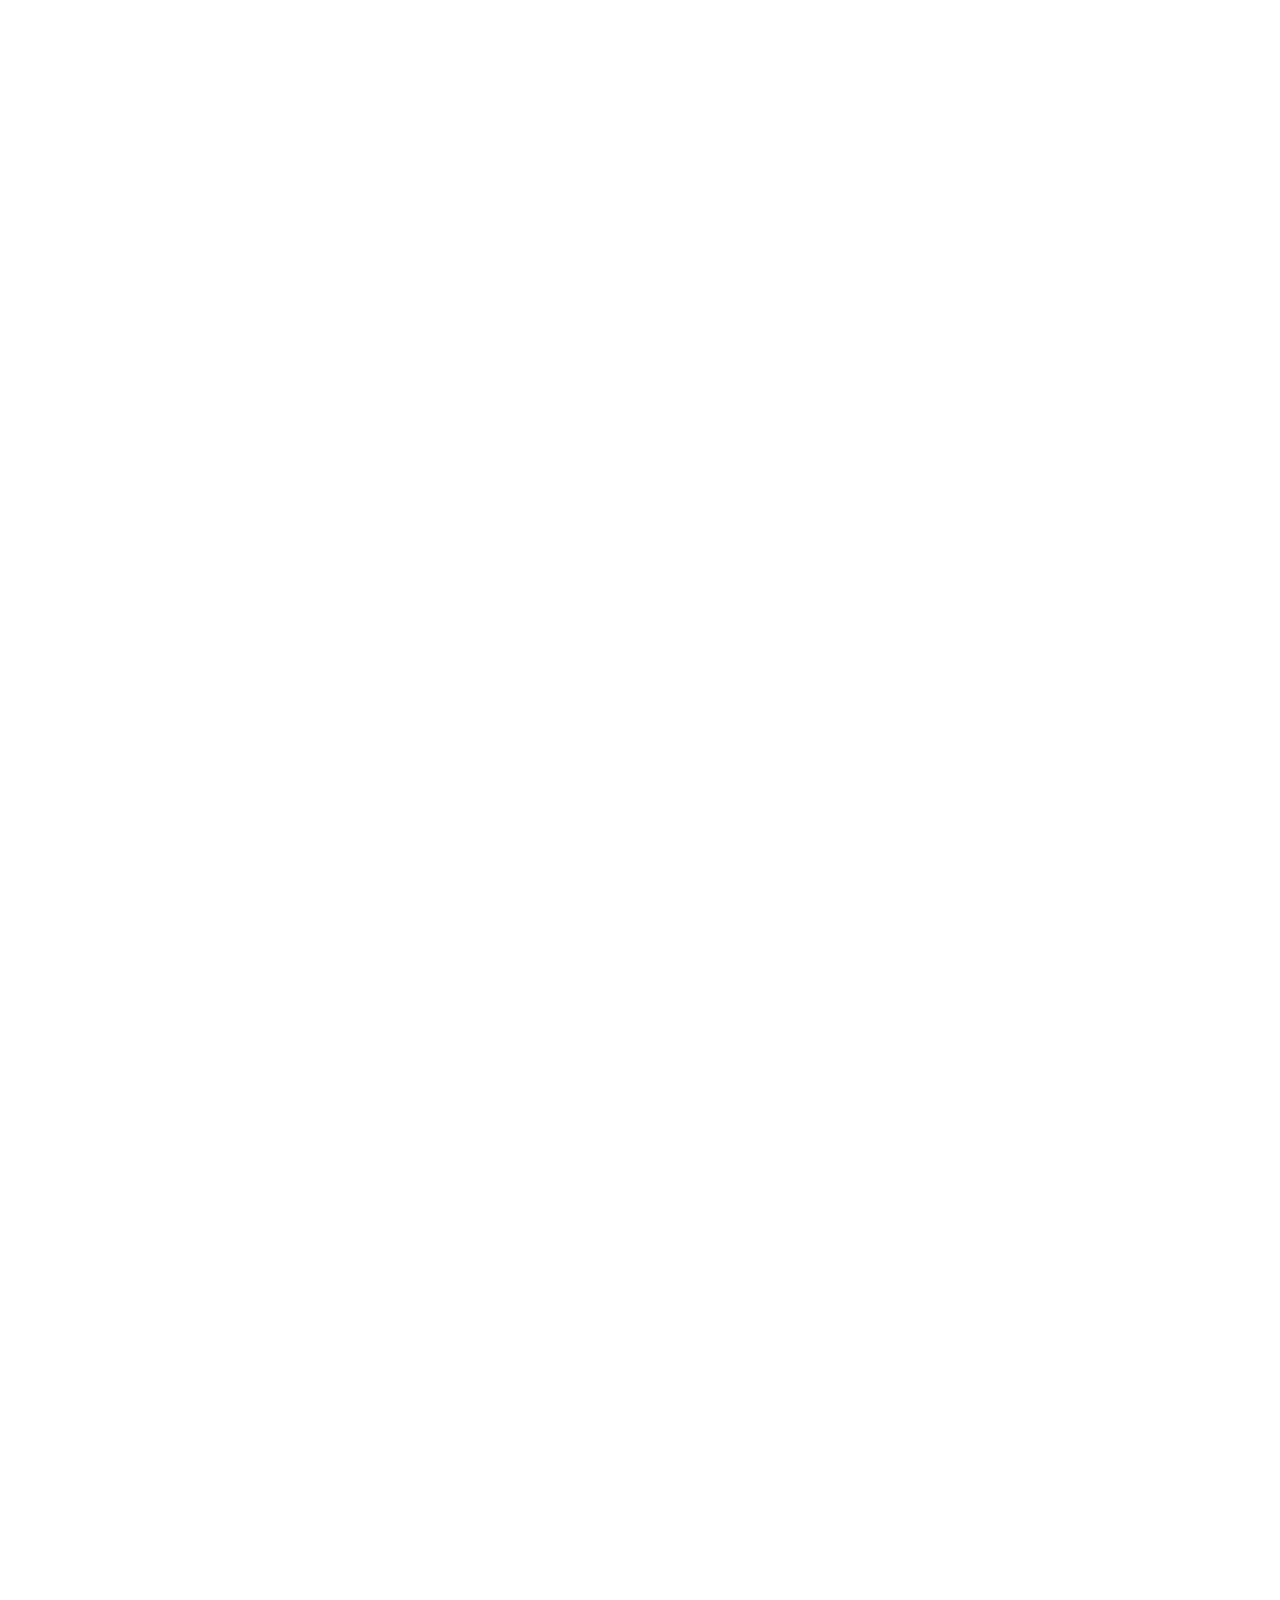
==== pages-clara/equipeClaro.html @ 882c5f5f "marcio eu vou te matar" ====
<!doctype html>
<html lang="pt-BR">
    <head>
        <meta charset="UTF-8" />
        <meta name="viewport" content="width=device-width, initial-scale=1.0" />

        <link rel="stylesheet" href="equipeClaro.css" />

        <link
            rel="stylesheet"
            href="https://cdnjs.cloudflare.com/ajax/libs/font-awesome/6.7.2/css/all.min.css"
        />

        <link rel="preconnect" href="https://fonts.googleapis.com" />
        <link rel="preconnect" href="https://fonts.gstatic.com" crossorigin />

        <link
            href="https://fonts.googleapis.com/css2?family=Montserrat:wght@300;400;500;700&display=swap"
            rel="stylesheet"
        />

        <title>Nossa Equipe</title>
    </head>

    <body>
        <div id="page">
            <!-- MENU -->
            <div class="menu">
                <!-- LOGO -->
                <div class="logo">
                    <img
                        class="logoIcon"
                        src="../images/LOGO (1).png"
                        alt="Logo Invicta"
                    />

                    <span>INVICTA</span>
                </div>

                <!-- PESQUISA -->
                <div class="pesquisa">
                    <img
                        class="serchIcon"
                        src="../imagesClaro/PESQUISAClaro.png"
                        alt="Pesquisar"
                    />

                    <span>Pesquisar</span>
                </div>

                <!-- LINKS DO MENU -->

                <a href="indexClaro.html" class="item-menu">
                    <img src="../imagesClaro/HOMEClaro.png" alt="Home" />
                    <span>Home</span>
                </a>

                <a href="manualClaro.html" class="item-menu">
                    <img src="../imagesClaro/MANUALClaro.png" alt="Manual" />
                    <span>Manual</span>
                </a>

                <a href="produtoClaro.html" class="item-menu">
                    <img src="../imagesClaro/PRODUTOClaro.png" alt="Produto" />
                    <span>Produto</span>
                </a>

                <a href="equipeClaro.html" class="item-menu">
                    <img src="../imagesClaro/EQUIPEClaro.png" alt="Equipe" />
                    <span>Equipe</span>
                </a>

                <a href="referenciasClaro.html" class="item-menu">
                    <img
                        src="../imagesClaro/REFERENCIASClaro.png"
                        alt="Referências"
                    />
                    <span>Referências</span>
                </a>

                <a href="gameClaro.html" class="item-menu">
                    <img src="../imagesClaro/GAMEClaro.png" alt="Game" />
                    <span>Game</span>
                </a>

                <!-- USUÁRIO -->
                <div class="usuario">
                    <img
                        class="userIcon"
                        src="../imagesClaro/SECAO-USUARIOClaro.png"
                        alt="Usuário"
                    />

                    <div class="dados-usuario">
                        <h4>Geovanna Oliveira</h4>
                        <p>geovanna@email.com</p>
                    </div>
                </div>

                <!-- BOTÃO MODO ESCURO -->
                <button type="button" class="item-menu modo-escuro">
                    <img
                        class="tema-iconify"
                        src="../imagesClaro/ModoEscuro.png"
                        alt="Ícone de lua e sol"
                    />

                    <span>Modo Escuro</span>
                </button>
            </div>

            <!-- TÍTULO -->
            <div class="titulo">
                <h1>NOSSA EQUIPE</h1>
            </div>

            <!-- DESCRIÇÃO -->
            <div>
                <p id="descricao">
                    A equipe INVICTA desenvolveu o SIMCE com criatividade e
                    inovação, unindo tecnologia para criar uma solução moderna
                    de prevenção a alagamentos. Nosso objetivo é promover mais
                    segurança, monitoramento e conscientização para a sociedade.
                </p>
            </div>

            <!-- EQUIPE -->
            <div class="equipe">
                <!-- LINHA DAS MENINAS -->
                <div class="linha-meninas">
                    <div class="card" id="geo">
                        <img
                            src="../images/Geovanna.png"
                            alt="Imagem Geovanna"
                        />

                        <div class="info-card">
                            <p>Líder do Projeto | @geolicosta_</p>

                            <h4 class="nome">Geovanna de Oliveira</h4>
                        </div>
                    </div>

                    <div class="card">
                        <img src="../images/Bruna.png" alt="Imagem Bruna" />

                        <div class="info-card">
                            <p>Designer UX/UI | @brunasmqs</p>

                            <h4 class="nome">Bruna Marques</h4>
                        </div>
                    </div>

                    <div class="card" id="lia">
                        <img src="../images/Giulia.png" alt="Imagem Giulia" />

                        <div class="info-card">
                            <p>Montagem do Protótipo | @_giulia.freitass</p>

                            <h4 class="nome">Giulia Freitas</h4>
                        </div>
                    </div>
                </div>

                <!-- LINHA DOS MENINOS -->
                <div class="linha-meninos">
                    <div class="card" id="guilherme">
                        <img
                            src="../images/Guilherme.png"
                            alt="Imagem Guilherme"
                        />

                        <div class="info-card">
                            <p>Gestor do Projeto | @sampaiowqz</p>

                            <h4 class="nome">Guilherme Sampaio</h4>
                        </div>
                    </div>

                    <div class="card" id="enzo">
                        <img src="../images/Enzo.png" alt="Imagem Enzo" />

                        <div class="info-card">
                            <p>Gestor do Projeto | @_enzo.araujo</p>

                            <h4 class="nome">Enzo Araújo</h4>
                        </div>
                    </div>
                </div>
            </div>

            <!-- CONTATE-NOS -->
            <div class="contate-nos">
                <h2>Contate-nos</h2>

                <div class="informacao">
                    <label for="nome"> Nome: </label>

                    <input type="text" id="nome" name="nome" />

                    <label for="email"> Email: </label>

                    <input type="email" id="email" name="email" />

                    <label for="mensagem"> Mensagem: </label>

                    <textarea id="mensagem" name="mensagem" rows="5"></textarea>
                </div>

                <button type="submit">Enviar</button>
            </div>
        </div>

        <!-- INFORMAÇÕES -->
        <div class="info">
            <h3>INFORMAÇÕES:</h3>

            <div class="item-info">
                <i class="fa-solid fa-location-dot"></i>
                <p>UNASP - SP</p>

                <i class="fa-solid fa-phone"></i>
                <p>+55 (11) 94799-6812</p>

                <i class="fa-solid fa-envelope"></i>
                <p>invicta@gmail.com</p>
            </div>
        </div>

        <!-- JAVASCRIPT -->
        <script src="equipeClaro.js"></script>
    </body>
</html>
---- pages-clara/equipeClaro.css ----
@import "../colors.css";

/* =========================================================
   CONFIGURAÇÕES GERAIS
========================================================= */

* {
    margin: 0;
    padding: 0;
    box-sizing: border-box;

    font-family: "Montserrat", sans-serif;
    color: (--cor-01);
}

html {
    scroll-behavior: smooth;
    overflow-x: hidden;
}

body {
    background: linear-gradient(
        135deg,
        var(--cor-texto),
        var(--cor-15),
        var(--cor-texto)
    );

    color: var(--cor-01);

    position: relative;

    min-height: 100vh;

    overflow-x: hidden;

    opacity: 0;

    transition: opacity 0.5s ease;
}

body.entrando {
    opacity: 1;
}

body.saindo {
    opacity: 0;
}


/* =========================================================
   LARGURA DA PÁGINA
========================================================= */

#page {
    width: 100%;

    max-width: 1300px;

    margin-inline: auto;

    padding-left: 5rem;
}


/* =========================================================
   ANIMAÇÕES
========================================================= */

@keyframes fadeInUp {

    from {
        opacity: 0;
        transform: translateY(2rem);
    }

    to {
        opacity: 1;
        transform: translateY(0);
    }
}


/* =========================================================
   IMAGENS
========================================================= */

img {
    max-width: 100%;

    display: block;
}


/* =========================================================
   MENU
========================================================= */

.menu {
    position: fixed;

    top: 0;
    left: 0;

    width: 4.6875rem;

    height: 100vh;

    background: var(--cor-menu);

    display: flex;

    flex-direction: column;

    padding: 1.25rem 0.9375rem;

    overflow: hidden;

    transition: 0.35s ease;

    border-radius: 0 1.25rem 1.25rem 0;

    z-index: 999;
}

.menu:hover {
    width: 16.25rem;
}


/* =========================================================
   LOGO
========================================================= */

.logo {
    display: flex;

    align-items: center;

    gap: 0.9375rem;

    margin-bottom: 2.5rem;
}

.logo img {
    width: 2.5rem;

    height: 2.5rem;

    object-fit: contain;

    flex-shrink: 0;
}

.logo span {
    font-size: 2rem;

    font-weight: 700;

    white-space: nowrap;

    opacity: 0;

    transition: 0.3s;
}

.menu:hover .logo span {
    opacity: 1;
}


/* =========================================================
   PESQUISA
========================================================= */

.pesquisa {
    display: flex;

    align-items: center;

    gap: 0.9375rem;

    background: var(--cor-elemento);

    border-radius: 0.625rem;

    padding: 0.75rem;

    margin-bottom: 1.5625rem;
}

.pesquisa img {
    width: 1.625rem;

    height: 1.625rem;

    object-fit: contain;

    flex-shrink: 0;
}

.pesquisa span {
    white-space: nowrap;

    opacity: 0;

    transition: 0.3s;
}

.menu:hover .pesquisa span {
    opacity: 1;
}


/* =========================================================
   ITENS DO MENU
========================================================= */

.item-menu {
    display: flex;

    align-items: center;

    gap: 1.125rem;

    width: 100%;

    padding: 0.75rem;

    margin-bottom: 0.5rem;

    border-radius: 0.625rem;

    cursor: pointer;

    transition: 0.3s ease;

    text-decoration: none;

    color: var(--cor-texto);

    flex-shrink: 0;
}

.item-menu:hover {
    background: var(--cor-elemento);
}

.item-menu img {
    width: 1.75rem;

    height: 1.75rem;

    object-fit: contain;

    flex-shrink: 0;
}

.item-menu span {
    white-space: nowrap;

    opacity: 0;

    transition: 0.3s ease;

    font-size: 1rem;

    font-weight: 500;
}

.menu:hover .item-menu span {
    opacity: 1;
}


/* =========================================================
   USUÁRIO
========================================================= */

.usuario {
    margin-top: auto;

    margin-bottom: 1.25rem;

    display: flex;

    align-items: center;

    gap: 0.9375rem;

    background: var(--cor-elemento);

    padding: 0.75rem;

    border-radius: 0.625rem;

    flex-shrink: 0;
}

.usuario img {
    width: 2.1875rem;

    height: 2.1875rem;

    object-fit: contain;
}

.dados-usuario {
    opacity: 0;

    transition: 0.3s;

    white-space: nowrap;
}

.menu:hover .dados-usuario {
    opacity: 1;
}

.dados-usuario h4 {
    font-size: 0.9rem;

    margin: 0;
}

.dados-usuario p {
    font-size: 0.7rem;

    color: var(--cor-texto-terciario);

    margin: 0.25rem 0 0;
}


/* =========================================================
   BOTÃO MODO CLARO
========================================================= */

button.modo-claro {
    border: none;

    background: transparent;

    font: inherit;

    color: inherit;

    text-align: left;

    appearance: none;

    -webkit-appearance: none;
}


/* =========================================================
   CONTEÚDO DA EQUIPE
========================================================= */

.equipe {
    width: 100%;

    padding-top: 10rem;

    padding-right: 2rem;

    animation:
        fadeInUp
        0.7s
        ease
        both;
}


/* =========================================================
   TÍTULO
========================================================= */

.titulo {
    width: 100%;
    max-width: 788px;
    height: auto;
    margin: 0;
    color: var(--cor-texto);
    font-family: "Montserrat", sans-serif;
    font-size: clamp(2rem, 4vw, 3rem);
    font-style: normal;
    font-weight: 700;
    line-height: 1.2;
     margin-top: 5rem;
}

.titulo h1,
h1 {
    color: var(--cor-01);
    font-family: "Montserrat", sans-serif;
    font-size: inherit;
    font-style: normal;
    font-weight: 700;
    line-height: 1.2;
    margin-left: 10rem;

}


/* =========================================================
   DESCRIÇÃO
========================================================= */

#descricao {
    width: 100%;

    max-width: 680px;

    margin-top: 1rem;

    margin-left: 4rem;

    color: var(--cor-texto);

    font-family: "Montserrat", sans-serif;

    font-size: 1rem;

    font-style: normal;

    font-weight: 300;

    line-height: 1.6;
}


/* =========================================================
   IMAGENS DA EQUIPE
========================================================= */

.linha-meninas,
.linha-meninos {
    width: 100%;

    display: flex;

    justify-content: center;

    align-items: flex-start;

    flex-wrap: wrap;
}


/* =========================================================
   LINHA DAS MENINAS
========================================================= */

.linha-meninas {
    gap: 5rem;

    margin-top: 7.5rem;
}


/* =========================================================
   LINHA DOS MENINOS
========================================================= */

.linha-meninos {
    gap: 7.5rem;

    margin-top: 9rem;

    padding-bottom: 5rem;
}


/* =========================================================
   CARD
========================================================= */

.card {
    width: 18.75rem;

    height: auto;

    flex: 0 1 18.75rem;
}

.card img {
    width: 100%;

    height: auto;

    aspect-ratio: 1 / 1;

    object-fit: cover;

    display: block;

    border-radius: 1.25rem 1.25rem 0 0;
}


/* =========================================================
   INFORMAÇÕES DOS CARDS
========================================================= */

.info-card {
    width: 100%;

    min-height: 5.5rem;

    background: #E3F1F3;

    border-radius: 0 0 1.25rem 1.25rem;

    padding: 0.9375rem 0;
}

.info-card p,
.info-card h4 {
    color: #000000;

    padding-left: 0.9375rem;

    padding-right: 0.9375rem;

    margin: 0;

    background: none;
}

.info-card h4 {
    font-weight: 600;

    font-size: 1rem;

    line-height: 1.3;
}

.info-card p {
    font-size: 0.75rem;

    margin-top: 0.35rem;

    line-height: 1.4;
}


/* =========================================================
   POSICIONAMENTO DOS CARDS

   Os antigos margin-left/right foram removidos.
   O flexbox controla automaticamente o posicionamento.
========================================================= */

#geo,
#lia,
#guilherme,
#enzo {
    margin-left: 0;

    margin-right: 0;
}


/* =========================================================
   CONTATE-NOS
========================================================= */

.contate-nos {
    width: 100%;

    max-width: 946px;

    margin: 8rem auto 0;

    padding: 0 1rem;
    color: var(--cor-01);
}

.informacao {
    width: 100%;

    display: flex;

    flex-direction: column;

    align-items: flex-start;
     color: var(--cor-01);
}


/* =========================================================
   TÍTULO CONTATE-NOS
========================================================= */

h2 {
    color: var(--cor-01);

    font-family: "Montserrat", sans-serif;

    font-size: clamp(2.5rem, 5vw, 3.75rem);

    font-style: normal;

    font-weight: 100;

    line-height: 1.2;

    margin: 0 0 2rem;
}


/* =========================================================
   LABELS
========================================================= */

.informacao label {
    display: block;

    width: 100%;

    margin-top: 0.5rem;

    color: var(--cor-01);
}


/* =========================================================
   CAMPOS
========================================================= */

.informacao input,
.informacao textarea {
    display: block;

    width: 100%;

    max-width: 946px;

    margin-top: 0.5rem;

    margin-bottom: 1.25rem;

    background: transparent;

    border: none;

    border-bottom: 1px solid #000;

    outline: none;

    color: var(--color-01);

    padding: 0.5rem 0;

    font-family: "Montserrat", sans-serif;

    font-size: 1rem;
}

.informacao textarea {
    min-height: 5rem;

    resize: vertical;
}


/* =========================================================
   BOTÃO ENVIAR
========================================================= */

.informacao button {
    width: 14.5rem;

    min-height: 3.8125rem;

    background: var(--cor-texto);

    border: none;

    color: #000;

    font-family: "Montserrat", sans-serif;

    font-size: 1.25rem;

    font-weight: 550;

    line-height: normal;

    margin-top: 1.5rem;

    cursor: pointer;

    transition: 0.3s ease;
}

.informacao button:hover {
    transform: translateY(-0.25rem);

    opacity: 0.9;
}


/* =========================================================
   INFORMAÇÕES / RODAPÉ
========================================================= */

.info {
    width: 100%;

    min-height: 12.5rem;

    background: #E3F1F3;

    margin-top: 9rem;

    margin-bottom: 10rem;

    padding: 1.875rem 2rem;
     color: var(--cor-01);
}

.info h3,
h3 {
    color: var(--cor-01);

    font-family: "Montserrat", sans-serif;

    font-size: 2rem;

    font-style: normal;

    font-weight: 500;

    line-height: 1.3;

    margin: 0;

    padding: 0;
}


/* =========================================================
   ITENS DAS INFORMAÇÕES
========================================================= */

.item-info {
    display: flex;

    align-items: center;

    justify-content: center;

    flex-wrap: wrap;

    gap: 1rem 2rem;

    width: 100%;

    margin: 1.25rem 0 0;

    padding: 0;

     color: var(--cor-01);
}

.item-info i:not(:first-child) {
    margin-left: 0;
}

.item-info p {
    margin: 0;

     color: var(--cor-01);

    font-family: "Montserrat", sans-serif;

    font-size: 1.1rem;

    font-style: normal;

    font-weight: 400;

    line-height: 1.5;
}

/* =========================================================
   RESPONSIVIDADE — TABLET
========================================================= */

@media (max-width: 900px) {

    #page {
        width: 100%;
        max-width: 100%;

        padding-left: 4.6875rem;
    }


    /* =====================================================
       EQUIPE
    ===================================================== */

    .equipe {

        width: 100%;

        padding-top: 8rem;

        padding-left: 2rem;
        padding-right: 2rem;
    }


    /* =====================================================
       TÍTULO
    ===================================================== */

    .titulo {

        width: 100%;

        max-width: 100%;

        font-size: clamp(
            2rem,
            6vw,
            2.8rem
        );
        color: var(--cor-01);
    }


    /* =====================================================
       DESCRIÇÃO
    ===================================================== */

    #descricao {

        width: 100%;

        max-width: 100%;

        margin-left: 0;

        font-size: 0.95rem;

        line-height: 1.6;
        color: var(--cor-01);
    }


    /* =====================================================
       LINHA DAS MENINAS
    ===================================================== */

    .linha-meninas {

        gap: 2.5rem;

        margin-top: 5rem;
    }


    /* =====================================================
       LINHA DOS MENINOS
    ===================================================== */

    .linha-meninos {

        gap: 2.5rem;

        margin-top: 5rem;
    }


    /* =====================================================
       CARDS
    ===================================================== */

    .card {

        width: 17rem;

        flex-basis: 17rem;
    }


    /* =====================================================
       CONTATE-NOS
    ===================================================== */

    .contate-nos {

        width: 100%;

        max-width: 100%;

        margin-top: 6rem;

        padding-left: 2rem;
        padding-right: 2rem;
         color: var(--cor-01);
    }


    /* =====================================================
       INFORMAÇÕES
    ===================================================== */

    .info {

        margin-top: 6rem;

        margin-bottom: 6rem;
         color: var(--cor-01);
    }
}


/* =========================================================
   RESPONSIVIDADE — CELULAR
========================================================= */

@media (max-width: 600px) {

    /* =====================================================
       CONFIGURAÇÕES GERAIS
    ===================================================== */

    html,
    body {

        width: 100%;

        max-width: 100%;

        overflow-x: hidden;

        color: var(--cor-01);
    }


    /* =====================================================
       PÁGINA
    ===================================================== */

    #page {
        width: 100%;
        max-width: 100%;
        margin: 0;
        padding: 0;
    }


    /* =====================================================
       LOGO

       MESMO PADRÃO DO SEU CÓDIGO BASE
       CANTO SUPERIOR ESQUERDO
    ===================================================== */

    .logo {

        position: absolute !important;
        top: 1.2rem !important;
        left: 0.8rem !important;
        right: auto !important;
        bottom: auto !important;
        width: auto !important;
        height: auto !important;
        margin: 0 !important;
        padding: 0 !important;
        display: flex !important;
        align-items: center !important;
        gap: 0.45rem !important;
        z-index: 10001 !important;
        pointer-events: none;
    }


    .logo img {

        width: 2.2rem !important;

        height: 2.2rem !important;

        object-fit: contain !important;
    }


    .logo span {

        display: none !important;
    }


    /* =====================================================
       MENU FECHADO

       CANTO SUPERIOR DIREITO
    ===================================================== */

    .menu {

        position: absolute !important;

        top: 0 !important;

        right: 0 !important;

        left: auto !important;

        width: 4.5rem !important;

        height: 4.5rem !important;

        padding: 0 !important;

        margin: 0 !important;

        display: flex !important;

        align-items: center !important;

        justify-content: center !important;

        background: transparent !important;

        border-radius: 0 !important;

        overflow: visible !important;

        z-index: 10000 !important;

        transition: none !important;
    }


    /* =====================================================
       DESATIVAR HOVER DO DESKTOP
    ===================================================== */

    .menu:hover {

        width: 4.5rem !important;
    }


    /* =====================================================
       BOTÃO BURGER
    ===================================================== */

    .menuBurger {

        display: flex !important;

        align-items: center !important;

        justify-content: center !important;

        width: 3rem !important;

        height: 3rem !important;

        padding: 0 !important;

        margin: 0 !important;

        border: none !important;

        background: transparent !important;

        cursor: pointer !important;

        position: relative !important;

        z-index: 10002 !important;
    }


    .menuBurger img {

        width: 2rem !important;

        height: 2rem !important;

        object-fit: contain !important;

        display: block !important;

        pointer-events: none !important;
    }


    /* =====================================================
       MENU FECHADO

       ESCONDE OS ITENS
    ===================================================== */

    .menu:not(.menu-aberto) .pesquisa,
    .menu:not(.menu-aberto) .item-menu,
    .menu:not(.menu-aberto) .usuario {

        display: none !important;
    }


    /* =====================================================
       PESQUISA

       NÃO APARECE NO MOBILE
    ===================================================== */

    .menu .pesquisa {

        display: none !important;
    }


    /* =====================================================
       MENU ABERTO

       ABRE PELA DIREITA
    ===================================================== */

    /* =========================================================
       MENU DESKTOP
    ========================================================= */

    .menu {

        position: fixed;

        top: 0;
        left: 0;

        width: 75px;
        height: 100vh;

        background: var(--cor-menu);

        padding: 20px 14px;

        display: flex;
        flex-direction: column;

        overflow: hidden;

        border-radius: 0 18px 18px 0;

        z-index: 1000;

        transition: width 0.35s ease;
    }


    .menu:hover {
        width: 260px;
    }


    /* LOGO */

    .logo {

        display: flex;
        align-items: center;

        gap: 15px;

        margin-bottom: 35px;

        flex-shrink: 0;
    }


    .logoIcon {

        width: 42px;
        height: 42px;

        object-fit: contain;

        flex-shrink: 0;
    }


    .logo span {

        color: var(--cor-texto);

        font-size: 25px;

        font-weight: 700;

        letter-spacing: 1.5px;

        white-space: nowrap;

        opacity: 0;

        transition: opacity 0.3s ease;
    }


    .menu:hover .logo span {
        opacity: 1;
    }


    /* PESQUISA */

    .pesquisa {

        display: flex;
        align-items: center;

        gap: 15px;

        width: 100%;

        padding: 11px;

        margin-bottom: 25px;

        background: var(--cor-elemento);

        border-radius: 10px;

        flex-shrink: 0;
    }


    .pesquisa img {

        width: 27px;
        height: 27px;

        object-fit: contain;

        flex-shrink: 0;
    }


    .pesquisa span {

        color: var(--cor-texto);

        font-size: 14px;

        white-space: nowrap;

        opacity: 0;

        transition: opacity 0.3s ease;
    }


    .menu:hover .pesquisa span {
        opacity: 1;
    }


    /* LINKS */

    .item-menu {

        width: 100%;

        display: flex;
        align-items: center;

        gap: 17px;

        padding: 12px;

        margin-bottom: 7px;

        border-radius: 10px;

        text-decoration: none;

        color: var(--cor-01);

        transition: background 0.25s ease;

        flex-shrink: 0;
    }


    .item-menu:hover {
        background: var(--cor-elemento);
    }


    .item-menu.ativo {
        background: rgba(77, 215, 229, 0.12);
    }


    .item-menu img {

        width: 27px;
        height: 27px;

        object-fit: contain;

        flex-shrink: 0;
    }


    .item-menu span {

        font-size: 15px;

        font-weight: 500;

        white-space: nowrap;

        opacity: 0;

        transition: opacity 0.3s ease;
    }


    .menu:hover .item-menu span {
        opacity: 1;
    }


    /* USUÁRIO */

    .usuario {

        display: flex;
        align-items: center;

        gap: 13px;

        width: 100%;

        padding: 11px;

        margin-top: auto;
        margin-bottom: 18px;

        background: var(--cor-elemento);

        border-radius: 10px;

        flex-shrink: 0;
    }


    .userIcon {

        width: 37px;
        height: 37px;

        object-fit: contain;

        flex-shrink: 0;
    }


    .dados-usuario {

        overflow: hidden;

        white-space: nowrap;

        opacity: 0;

        transition: opacity 0.3s ease;
    }


    .menu:hover .dados-usuario {
        opacity: 1;
    }


    .dados-usuario h4 {

        color: var(--cor-texto);

        font-size: 13px;

        font-weight: 600;
    }


    .dados-usuario p {

        color: var(--cor-texto-terciario);

        font-size: 10px;

        margin-top: 4px;
    }


    /* =========================================================
       MOBILE ESCONDIDO NO DESKTOP
    ========================================================= */

    .mobile-header,
    .mobile-menu,
    .mobile-overlay {
        display: none;
    }


    /* =========================================================
       MOBILE
    ========================================================= */

    @media (max-width: 600px) {

        /* DESKTOP SOME */

        .menu {
            display: none;
        }


        /* HEADER */

        .mobile-header {

            display: flex;

            position: fixed;

            top: 0;
            left: 0;

            width: 100%;
            height: 70px;

            padding: 0 20px;

            align-items: center;
            justify-content: space-between;

            background: var(--cor-menu);

            z-index: 1100;
        }


        /* LOGO */

        .mobile-logo {

            display: flex;

            align-items: center;

            gap: 10px;
        }


        .mobile-logo img {

            width: 38px;
            height: 38px;

            object-fit: contain;
        }


        .mobile-logo span {

            color: var(--cor-texto);

            font-size: 20px;

            font-weight: 700;

            letter-spacing: 1px;
        }


        /* HAMBURGER */

        .mobile-menu-button {

            width: 42px;
            height: 42px;

            display: flex;

            flex-direction: column;

            justify-content: center;

            align-items: center;

            gap: 5px;

            background: transparent;

            border: none;

            cursor: pointer;
        }


        .mobile-menu-button span {

            display: block;

            width: 25px;
            height: 3px;

            background: var(--cor-texto);

            border-radius: 3px;

            transition:
                transform 0.3s ease,
                opacity 0.3s ease;
        }


        /* HAMBURGER → X */

        .mobile-menu-button.active span:nth-child(1) {

            transform:
                translateY(8px)
                rotate(45deg);
        }


        .mobile-menu-button.active span:nth-child(2) {
            opacity: 0;
        }


        .mobile-menu-button.active span:nth-child(3) {

            transform:
                translateY(-8px)
                rotate(-45deg);
        }


        /* OVERLAY */

        .mobile-overlay {

            display: block;

            position: fixed;

            inset: 0;

            background: rgba(0, 0, 0, 0.55);

            opacity: 0;

            visibility: hidden;

            z-index: 1200;

            transition:
                opacity 0.3s ease,
                visibility 0.3s ease;
        }


        .mobile-overlay.active {

            opacity: 1;

            visibility: visible;
        }


        /* MENU */

        .logoBugada{
            opacity: 0;
        }

        .mobile-menu {

            display: flex;

            flex-direction: column;

            position: fixed;

            top: 0;
            right: 0;

            width: 82%;

            max-width: 350px;

            height: 100vh;

            padding: 20px;

            background: var(--cor-menu);

            z-index: 1300;

            transform: translateX(100%);

            transition:
                transform 0.35s ease;

            overflow-y: auto;
        }


        .mobile-menu.active {

            transform: translateX(0);
        }


        /* TOPO */

        .mobile-menu-top {

            display: flex;

            align-items: center;

            justify-content: space-between;

            margin-bottom: 30px;
        }


        .mobile-menu-logo {

            display: flex;

            align-items: center;

            gap: 10px;
        }


        .mobile-menu-logo img {

            width: 38px;
            height: 38px;

            object-fit: contain;
        }


        .mobile-menu-logo span {

            color: var(--cor-texto);

            font-size: 20px;

            font-weight: 700;

            letter-spacing: 1px;
        }


        /* X */

        .mobile-close {

            width: 40px;
            height: 40px;

            border: none;

            background: transparent;

            color: var(--cor-texto);

            font-size: 32px;

            line-height: 1;

            cursor: pointer;
        }


        /* PESQUISA */

        .mobile-search {

            display: flex;

            align-items: center;

            gap: 13px;

            padding: 12px;

            margin-bottom: 25px;

            background: var(--cor-elemento);

            border-radius: 10px;
        }


        .mobile-search img {

            width: 25px;
            height: 25px;

            object-fit: contain;
        }


        .mobile-search span {

            color: var(--cor-texto);

            font-size: 14px;
        }


        /* LINKS */

        .mobile-nav {

            display: flex;

            flex-direction: column;

            gap: 7px;
        }


        .mobile-nav-item {

            display: flex;

            align-items: center;

            gap: 15px;

            padding: 12px;

            border-radius: 10px;

            color: var(--cor-texto);

            text-decoration: none;

            transition:
                background 0.25s ease;
        }


        .mobile-nav-item:hover {

            background:
                var(--cor-elemento);
        }


        .mobile-nav-item.ativo {

            background:
                rgba(77, 215, 229, 0.12);
        }


        .mobile-nav-item img {

            width: 27px;
            height: 27px;

            object-fit: contain;
        }


        .mobile-nav-item span {

            font-size: 15px;

            font-weight: 500;
        }


        /* USUÁRIO */

        .mobile-user {

            display: flex;

            align-items: center;

            gap: 13px;

            margin-top: auto;

            margin-bottom: 18px;

            padding: 11px;

            background: var(--cor-elemento);

            border-radius: 10px;
        }


        .mobile-user img {

            width: 37px;
            height: 37px;

            object-fit: contain;
        }


        .mobile-user h4 {

            color: var(--cor-texto);

            font-size: 13px;

            font-weight: 600;
        }


        .mobile-user p {

            color: var(--cor-texto-terciario);

            font-size: 10px;

            margin-top: 4px;
        }


        /* MODO CLARO */

        .mobile-theme {

            display: flex;

            align-items: center;

            gap: 15px;

            padding: 12px;

            border-radius: 10px;

            color: var(--cor-texto);

            text-decoration: none;
        }


        .mobile-theme:hover {

            background:
                var(--cor-elemento);
        }


        .mobile-theme img {

            width: 27px;
            height: 27px;

            object-fit: contain;
        }


        .mobile-theme span {

            font-size: 15px;

            font-weight: 500;
        }
    }


    /* =====================================================
       CONTEÚDO DA EQUIPE
    ===================================================== */

    .equipe {

        width: 100%;

        padding-top: 5.5rem;

        padding-left: 1.25rem;

        padding-right: 1.25rem;

        padding-bottom: 3rem;

        text-align: left;
    }


    /* =====================================================
       TÍTULO
    ===================================================== */

    .titulo {
        width: 100%;
        max-width: 100%;
        margin: 0;
        font-size: 1.9rem;
        line-height: 1.2;
        text-align: left;
    }


    .titulo h1,
    h1 {

        width: 100%;
        margin: 0;
        padding: 0;
        font-size: inherit;
        line-height: 1.2;
        text-align: left;

        margin-top: 5rem
    }


    /* =====================================================
       DESCRIÇÃO
    ===================================================== */

    #descricao {

        width: 100%;

        max-width: 100%;

        margin:
            1rem
            0
            0;

        padding: 0;

        font-size: 0.95rem;

        line-height: 1.6;

        text-align: left;
    }


    /* =====================================================
       LINHA DAS MENINAS
    ===================================================== */

    .linha-meninas {

        width: 100%;

        display: grid;

        grid-template-columns: 1fr;

        justify-items: center;

        gap: 2rem;

        margin-top: 3.5rem;
    }


    /* =====================================================
       LINHA DOS MENINOS
    ===================================================== */

    .linha-meninos {

        width: 100%;

        display: grid;

        grid-template-columns: 1fr;

        justify-items: center;

        gap: 2rem;

        margin-top: 2rem;

        padding-bottom: 1rem;
    }


    /* =====================================================
       CARDS
    ===================================================== */

    .card {

        width: 100%;

        max-width: 20rem;

        height: auto;

        flex: none;

        margin: 0 !important;
    }


    .card img {

        width: 100%;

        height: auto;

        aspect-ratio: 1 / 1;

        object-fit: cover;

        border-radius:
            1.25rem
            1.25rem
            0
            0;
    }


    /* =====================================================
       INFORMAÇÕES DOS CARDS
    ===================================================== */

    .info-card {

        width: 100%;

        min-height: 5rem;

        padding: 0.9rem 0;

        border-radius:
            0
            0
            1.25rem
            1.25rem;
    }


    .info-card h4 {

        font-size: 0.95rem;

        line-height: 1.3;
    }


    .info-card p {

        font-size: 0.7rem;

        line-height: 1.4;
    }


    /* =====================================================
       CONTATE-NOS
    ===================================================== */

    .contate-nos {

        width: 100%;

        max-width: 100%;

        margin:
            4rem
            auto
            0;

        padding:
            0
            1.25rem;
    }


    .informacao {

        width: 100%;

        display: flex;

        flex-direction: column;

        align-items: stretch;

        text-align: left;
         color: var(--cor-01);
    }


    /* =====================================================
       TÍTULO CONTATE-NOS
    ===================================================== */

    h2 {

        font-size: 2.5rem;

        line-height: 1.2;

        margin:
            0
            0
            1.5rem;
    }


    /* =====================================================
       LABELS
    ===================================================== */

    .informacao label {

        width: 100%;

        font-size: 0.9rem;

        text-align: left;
         color: var(--cor-01);
    }


    /* =====================================================
       INPUTS
    ===================================================== */

    .informacao input,
    .informacao textarea {

        width: 100%;

        max-width: 100%;

        font-size: 0.9rem;

        padding: 0.5rem 0;

        margin-top: 0.5rem;

        margin-bottom: 1.25rem;
         color: var(--cor-01);
    }


    .informacao textarea {

        min-height: 5rem;
         color: var(--cor-01);
    }


    /* =====================================================
       BOTÃO ENVIAR
    ===================================================== */

    .informacao button {

        width: 100%;

        max-width: 20rem;

        min-height: 3.5rem;

        margin:
            1rem
            auto
            0;

        font-size: 1rem;
         color: var(--cor-01);
    }


    /* =====================================================
       INFORMAÇÕES / RODAPÉ
    ===================================================== */

    .info {

        width: 100%;

        min-height: auto;

        margin:
            5rem
            0
            5rem;

        padding:
            2rem
            1.25rem
            6rem;
    }


    .info h3,
    h3 {

        font-size: 1.5rem;

        line-height: 1.3;

        text-align: center;
    }


    /* =====================================================
       ITENS DAS INFORMAÇÕES
    ===================================================== */

    .item-info {

        width: 100%;

        display: flex;

        flex-direction: column;

        align-items: center;

        justify-content: center;

        gap: 1rem;

        margin-top: 1.5rem;

        text-align: center;
    }


    .item-info p {

        font-size: 0.9rem;

        line-height: 1.5;

        text-align: center;
    }


    .item-info i:not(:first-child) {

        margin-left: 0;
    }
}


/* =========================================================
   TELAS MUITO PEQUENAS
========================================================= */

@media (max-width: 380px) {

    .equipe {

        padding-left: 1rem;

        padding-right: 1rem;
    }


    .titulo {

        font-size: 1.65rem;
    }


    #descricao {

        font-size: 0.88rem;
    }


    .card {

        max-width: 17.5rem;
    }


    .contate-nos {

        padding-left: 1rem;

        padding-right: 1rem;
    }


    h2 {

        font-size: 2.1rem;
    }


    .info {

        padding-left: 1rem;

        padding-right: 1rem;

        padding-bottom: 5rem;
    }


    /* =====================================================
       MENU ABERTO EM TELAS PEQUENAS
    ===================================================== */

    .menu.menu-aberto {

        width: 16.5rem !important;
    }


    .menu.menu-aberto:hover {

        width: 16.5rem !important;
    }
}
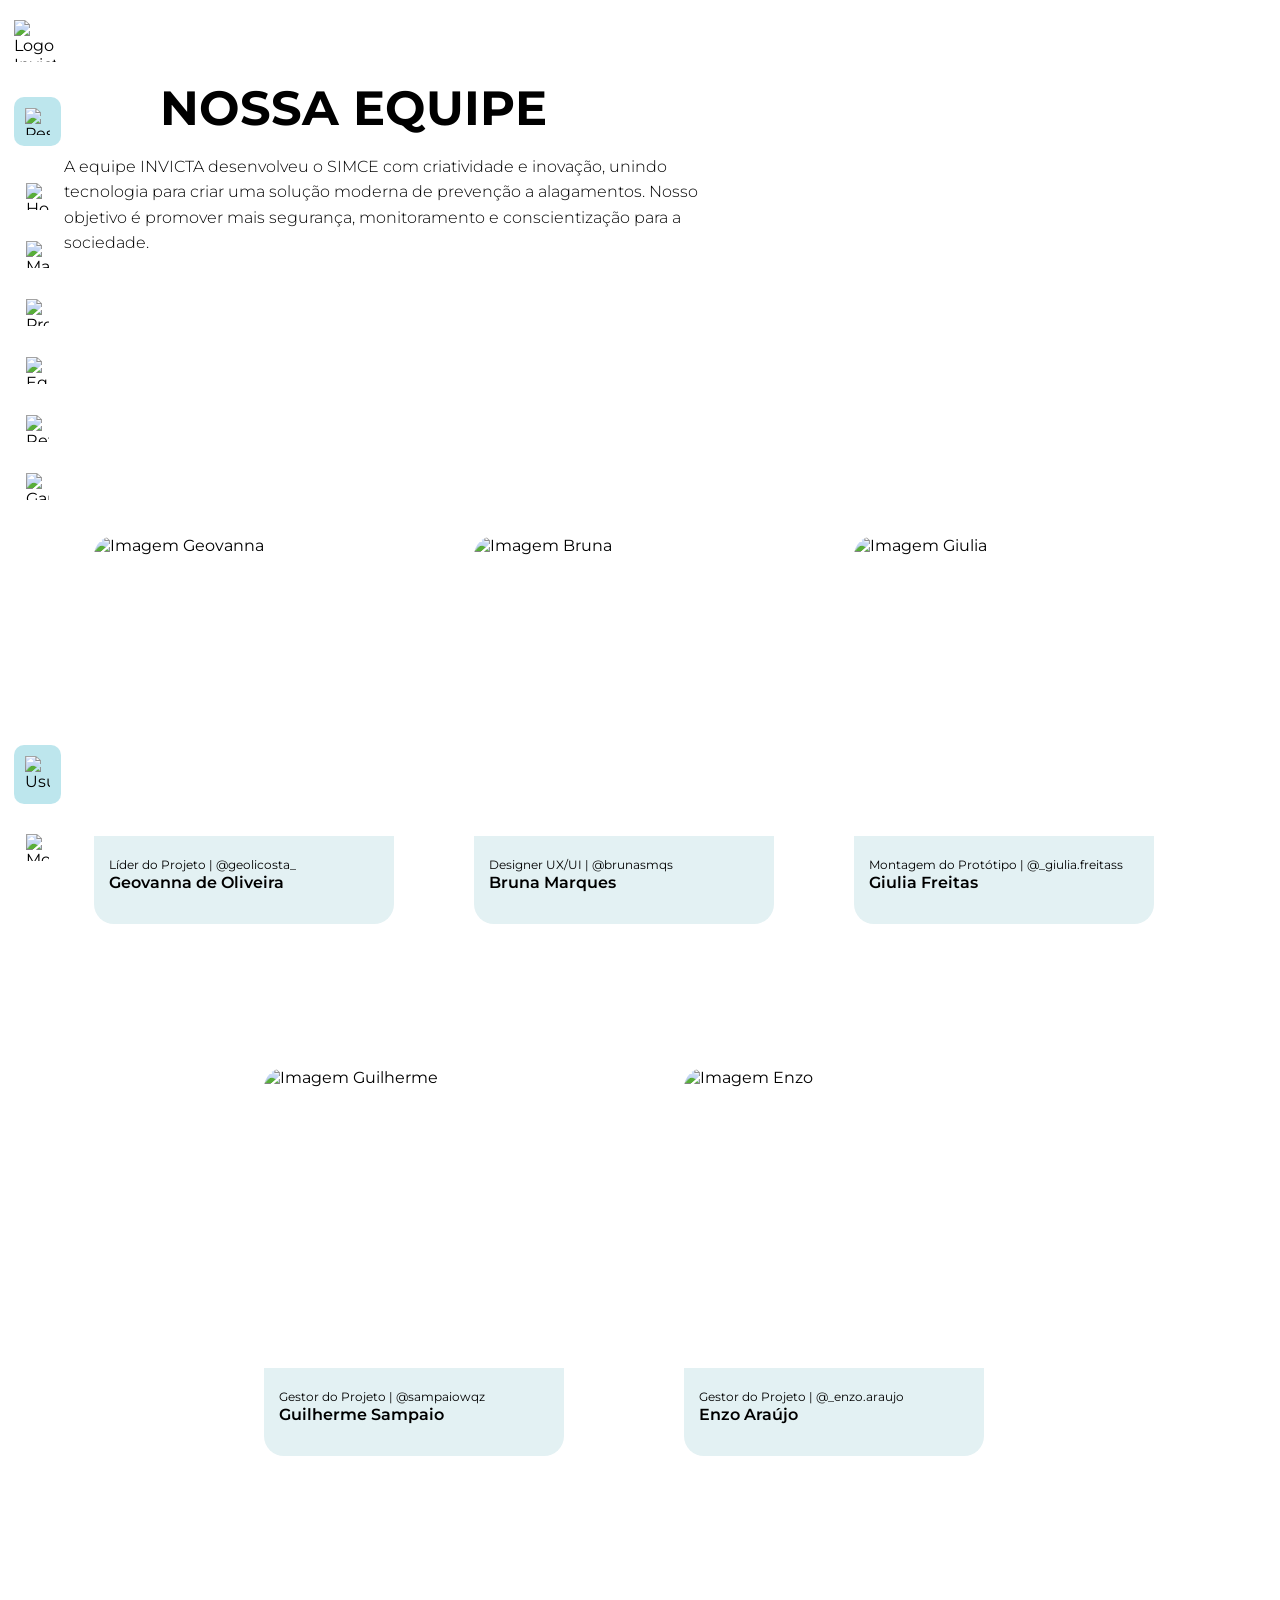
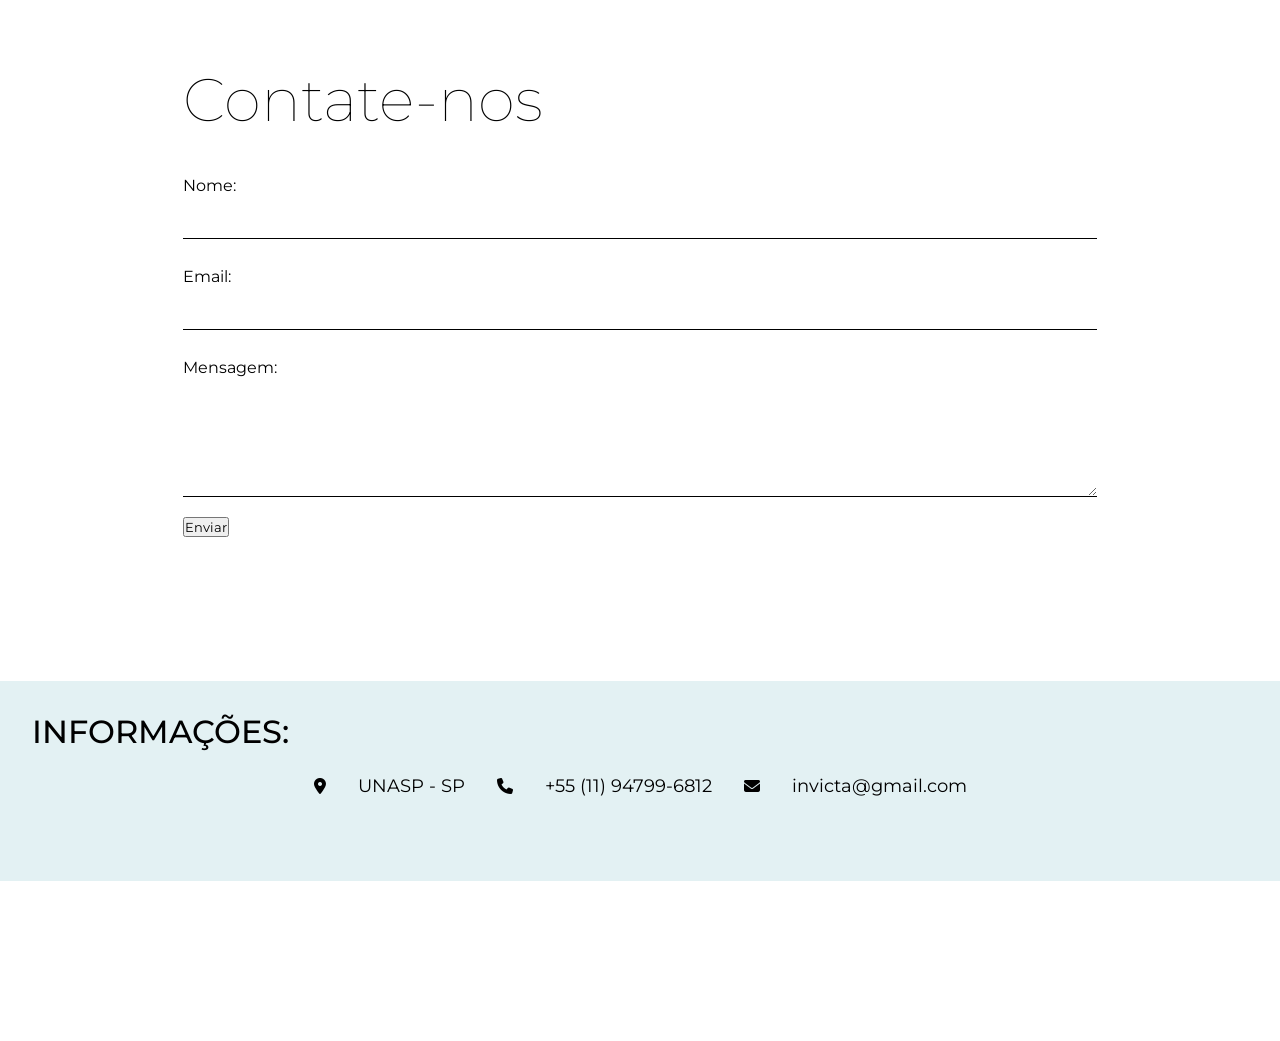
==== commit 61a80790: "ajustes em equipes e links" ====
--- a/pages-clara/equipeClaro.html
+++ b/pages-clara/equipeClaro.html
@@ -30,7 +30,7 @@
                 <div class="logo">
                     <img
                         class="logoIcon"
-                        src="../images/LOGO (1).png"
+                        src="../imagesClaro/LOGOClaro.png"
                         alt="Logo Invicta"
                     />
 
@@ -98,15 +98,15 @@
                 </div>
 
                 <!-- BOTÃO MODO ESCURO -->
-                <button type="button" class="item-menu modo-escuro">
+                <a href="../equipe.html" class="item-menu modo-escuro">
                     <img
                         class="tema-iconify"
                         src="../imagesClaro/ModoEscuro.png"
-                        alt="Ícone de lua e sol"
+                        alt="Modo Escuro"
                     />
 
                     <span>Modo Escuro</span>
-                </button>
+                </a>
             </div>
 
             <!-- TÍTULO -->
--- a/pages-clara/equipeClaro.css
+++ b/pages-clara/equipeClaro.css
@@ -1,24 +1,35 @@
 @import "../colors.css";
 
 /* =========================================================
-   CONFIGURAÇÕES GERAIS
+RESET
 ========================================================= */
 
 * {
-    margin: 0;
-    padding: 0;
-    box-sizing: border-box;
-
-    font-family: "Montserrat", sans-serif;
-    color: (--cor-01);
-}
+  margin: 0;
+  padding: 0;
+  box-sizing: border-box;
+
+  font-family: "Montserrat", sans-serif;
+
+  color: var(--cor-01);
+  }
 
 html {
-    scroll-behavior: smooth;
-    overflow-x: hidden;
+
+
+scroll-behavior: smooth;
+
+overflow-x: hidden;
+
+
 }
 
 body {
+
+
+min-height: 100vh;
+
+
     background: linear-gradient(
         135deg,
         var(--cor-texto),
@@ -26,311 +37,510 @@
         var(--cor-texto)
     );
 
-    color: var(--cor-01);
-
-    position: relative;
-
-    min-height: 100vh;
-
-    overflow-x: hidden;
+color: var(--cor-01);
+
+position: relative;
+
+overflow-x: hidden;
+
+transition: opacity 0.5s ease;
+
+
+}
+
+img {
+
+
+display: block;
+
+max-width: 100%;
+
+
+}
+
+/* =========================================================
+ANIMAÇÕES
+========================================================= */
+
+@keyframes fadeInUp {
+
+
+from {
 
     opacity: 0;
 
-    transition: opacity 0.5s ease;
+    transform:
+        translateY(2rem);
+
+}
+
+to {
+
+    opacity: 1;
+
+    transform:
+        translateY(0);
+
+}
+
+
+}
+
+@keyframes fadeInRight {
+
+
+from {
+
+    opacity: 0;
+
+    transform:
+        translateX(2rem);
+
+}
+
+to {
+
+    opacity: 1;
+
+    transform:
+        translateX(0);
+
+}
+
+
+}
+
+@keyframes fadeInLeft {
+
+
+from {
+
+    opacity: 0;
+
+    transform:
+        translateX(-2rem);
+
+}
+
+to {
+
+    opacity: 1;
+
+    transform:
+        translateX(0);
+
+}
+
+
 }
 
 body.entrando {
-    opacity: 1;
+
+
+animation:
+    fadeInUp
+    0.5s
+    ease
+    both;
+
+
 }
 
 body.saindo {
-    opacity: 0;
-}
-
-
-/* =========================================================
-   LARGURA DA PÁGINA
-========================================================= */
-
-#page {
-    width: 100%;
-
-    max-width: 1300px;
-
-    margin-inline: auto;
-
-    padding-left: 5rem;
-}
-
-
-/* =========================================================
-   ANIMAÇÕES
-========================================================= */
-
-@keyframes fadeInUp {
-
-    from {
-        opacity: 0;
-        transform: translateY(2rem);
-    }
-
-    to {
-        opacity: 1;
-        transform: translateY(0);
-    }
-}
-
-
-/* =========================================================
-   IMAGENS
-========================================================= */
-
-img {
-    max-width: 100%;
-
-    display: block;
-}
-
-
-/* =========================================================
-   MENU
+
+
+opacity: 0;
+
+
+}
+
+/* =========================================================
+MENU DESKTOP
 ========================================================= */
 
 .menu {
-    position: fixed;
-
-    top: 0;
-    left: 0;
-
-    width: 4.6875rem;
-
-    height: 100vh;
-
-    background: var(--cor-menu);
-
-    display: flex;
-
-    flex-direction: column;
-
-    padding: 1.25rem 0.9375rem;
-
-    overflow: hidden;
-
-    transition: 0.35s ease;
-
-    border-radius: 0 1.25rem 1.25rem 0;
-
-    z-index: 999;
+
+
+position: fixed;
+
+top: 0;
+left: 0;
+
+width: 75px;
+height: 100vh;
+
+background:
+    var(--cor-13);
+
+padding:
+    20px
+    14px;
+
+display: flex;
+
+flex-direction: column;
+
+overflow: hidden;
+
+border-radius:
+    0
+    18px
+    18px
+    0;
+
+z-index: 1000;
+
+transition:
+    width 0.35s ease;
+
+
 }
 
 .menu:hover {
-    width: 16.25rem;
-}
-
-
-/* =========================================================
-   LOGO
+
+
+width: 260px;
+
+
+}
+
+/* =========================================================
+LOGO DESKTOP
 ========================================================= */
 
 .logo {
-    display: flex;
-
-    align-items: center;
-
-    gap: 0.9375rem;
-
-    margin-bottom: 2.5rem;
-}
-
-.logo img {
-    width: 2.5rem;
-
-    height: 2.5rem;
-
-    object-fit: contain;
-
-    flex-shrink: 0;
+
+
+display: flex;
+
+align-items: center;
+
+gap: 15px;
+
+margin-bottom: 35px;
+
+flex-shrink: 0;
+
+
+}
+
+.logoIcon {
+
+
+width: 42px;
+height: 42px;
+
+object-fit: contain;
+
+flex-shrink: 0;
+
+
 }
 
 .logo span {
-    font-size: 2rem;
-
-    font-weight: 700;
-
-    white-space: nowrap;
-
-    opacity: 0;
-
-    transition: 0.3s;
+
+
+color:
+    var(--cor-01);
+
+font-size: 25px;
+
+font-weight: 700;
+
+letter-spacing: 1.5px;
+
+white-space: nowrap;
+
+opacity: 0;
+
+transition:
+    opacity 0.3s ease;
+
+
 }
 
 .menu:hover .logo span {
-    opacity: 1;
-}
-
-
-/* =========================================================
-   PESQUISA
+
+
+opacity: 1;
+
+
+}
+
+/* =========================================================
+PESQUISA DESKTOP
 ========================================================= */
 
 .pesquisa {
-    display: flex;
-
-    align-items: center;
-
-    gap: 0.9375rem;
-
-    background: var(--cor-elemento);
-
-    border-radius: 0.625rem;
-
-    padding: 0.75rem;
-
-    margin-bottom: 1.5625rem;
-}
-
-.pesquisa img {
-    width: 1.625rem;
-
-    height: 1.625rem;
-
-    object-fit: contain;
-
-    flex-shrink: 0;
+
+
+display: flex;
+
+align-items: center;
+
+gap: 15px;
+
+width: 100%;
+
+padding: 11px;
+
+margin-bottom: 25px;
+
+background:
+    rgba(
+        161,
+        220,
+        230,
+        0.70
+    );
+
+border-radius: 10px;
+
+flex-shrink: 0;
+
+
+}
+
+.serchIcon {
+
+
+width: 27px;
+height: 27px;
+
+object-fit: contain;
+
+flex-shrink: 0;
+
+
 }
 
 .pesquisa span {
-    white-space: nowrap;
-
-    opacity: 0;
-
-    transition: 0.3s;
+
+
+color:
+    var(--cor-01);
+
+font-size: 14px;
+
+white-space: nowrap;
+
+opacity: 0;
+
+transition:
+    opacity 0.3s ease;
+
+
 }
 
 .menu:hover .pesquisa span {
-    opacity: 1;
-}
-
-
-/* =========================================================
-   ITENS DO MENU
+
+
+opacity: 1;
+
+
+}
+
+/* =========================================================
+LINKS DESKTOP
 ========================================================= */
 
 .item-menu {
-    display: flex;
-
-    align-items: center;
-
-    gap: 1.125rem;
-
-    width: 100%;
-
-    padding: 0.75rem;
-
-    margin-bottom: 0.5rem;
-
-    border-radius: 0.625rem;
-
-    cursor: pointer;
-
-    transition: 0.3s ease;
-
-    text-decoration: none;
-
-    color: var(--cor-texto);
-
-    flex-shrink: 0;
+
+
+width: 100%;
+
+display: flex;
+
+align-items: center;
+
+gap: 17px;
+
+padding: 12px;
+
+margin-bottom: 7px;
+
+border-radius: 10px;
+
+text-decoration: none;
+
+color:
+    var(--cor-01);
+
+transition:
+    background 0.25s ease;
+
+flex-shrink: 0;
+
+border: none;
+
+cursor: pointer;
+
+
 }
 
 .item-menu:hover {
-    background: var(--cor-elemento);
+
+
+background:
+    rgba(
+        161,
+        220,
+        230,
+        0.70
+    );
+
+
+}
+
+.item-menu.ativo {
+
+
+background:
+    rgba(
+        73,
+        198,
+        229,
+        0.25
+    );
+
+
 }
 
 .item-menu img {
-    width: 1.75rem;
-
-    height: 1.75rem;
-
-    object-fit: contain;
-
-    flex-shrink: 0;
+
+
+width: 27px;
+height: 27px;
+
+object-fit: contain;
+
+flex-shrink: 0;
+
+
 }
 
 .item-menu span {
-    white-space: nowrap;
-
-    opacity: 0;
-
-    transition: 0.3s ease;
-
-    font-size: 1rem;
-
-    font-weight: 500;
+
+
+font-size: 15px;
+
+font-weight: 500;
+
+white-space: nowrap;
+
+opacity: 0;
+
+transition:
+    opacity 0.3s ease;
+
+
 }
 
 .menu:hover .item-menu span {
-    opacity: 1;
-}
-
-
-/* =========================================================
-   USUÁRIO
+
+
+opacity: 1;
+
+
+}
+
+/* =========================================================
+USUÁRIO
 ========================================================= */
 
 .usuario {
-    margin-top: auto;
-
-    margin-bottom: 1.25rem;
-
-    display: flex;
-
-    align-items: center;
-
-    gap: 0.9375rem;
-
-    background: var(--cor-elemento);
-
-    padding: 0.75rem;
-
-    border-radius: 0.625rem;
-
-    flex-shrink: 0;
-}
-
-.usuario img {
-    width: 2.1875rem;
-
-    height: 2.1875rem;
-
-    object-fit: contain;
+
+
+display: flex;
+
+align-items: center;
+
+gap: 13px;
+
+width: 100%;
+
+padding: 11px;
+
+margin-top: auto;
+
+margin-bottom: 18px;
+
+background:
+    rgba(
+        161,
+        220,
+        230,
+        0.70
+    );
+
+border-radius: 10px;
+
+flex-shrink: 0;
+
+
+}
+
+.userIcon {
+
+
+width: 37px;
+height: 37px;
+
+object-fit: contain;
+
+flex-shrink: 0;
+
+
 }
 
 .dados-usuario {
-    opacity: 0;
-
-    transition: 0.3s;
-
-    white-space: nowrap;
+
+
+overflow: hidden;
+
+white-space: nowrap;
+
+opacity: 0;
+
+transition:
+    opacity 0.3s ease;
+
+
 }
 
 .menu:hover .dados-usuario {
-    opacity: 1;
+
+
+opacity: 1;
+
+
 }
 
 .dados-usuario h4 {
-    font-size: 0.9rem;
-
-    margin: 0;
+
+
+color:
+    var(--cor-01);
+
+font-size: 13px;
+
+font-weight: 600;
+
+
 }
 
 .dados-usuario p {
-    font-size: 0.7rem;
-
-    color: var(--cor-texto-terciario);
-
-    margin: 0.25rem 0 0;
-}
-
+
+
+color:
+    var(--cor-11);
+
+font-size: 10px;
+
+margin-top: 4px;
+
+
+}
 
 /* =========================================================
    BOTÃO MODO CLARO
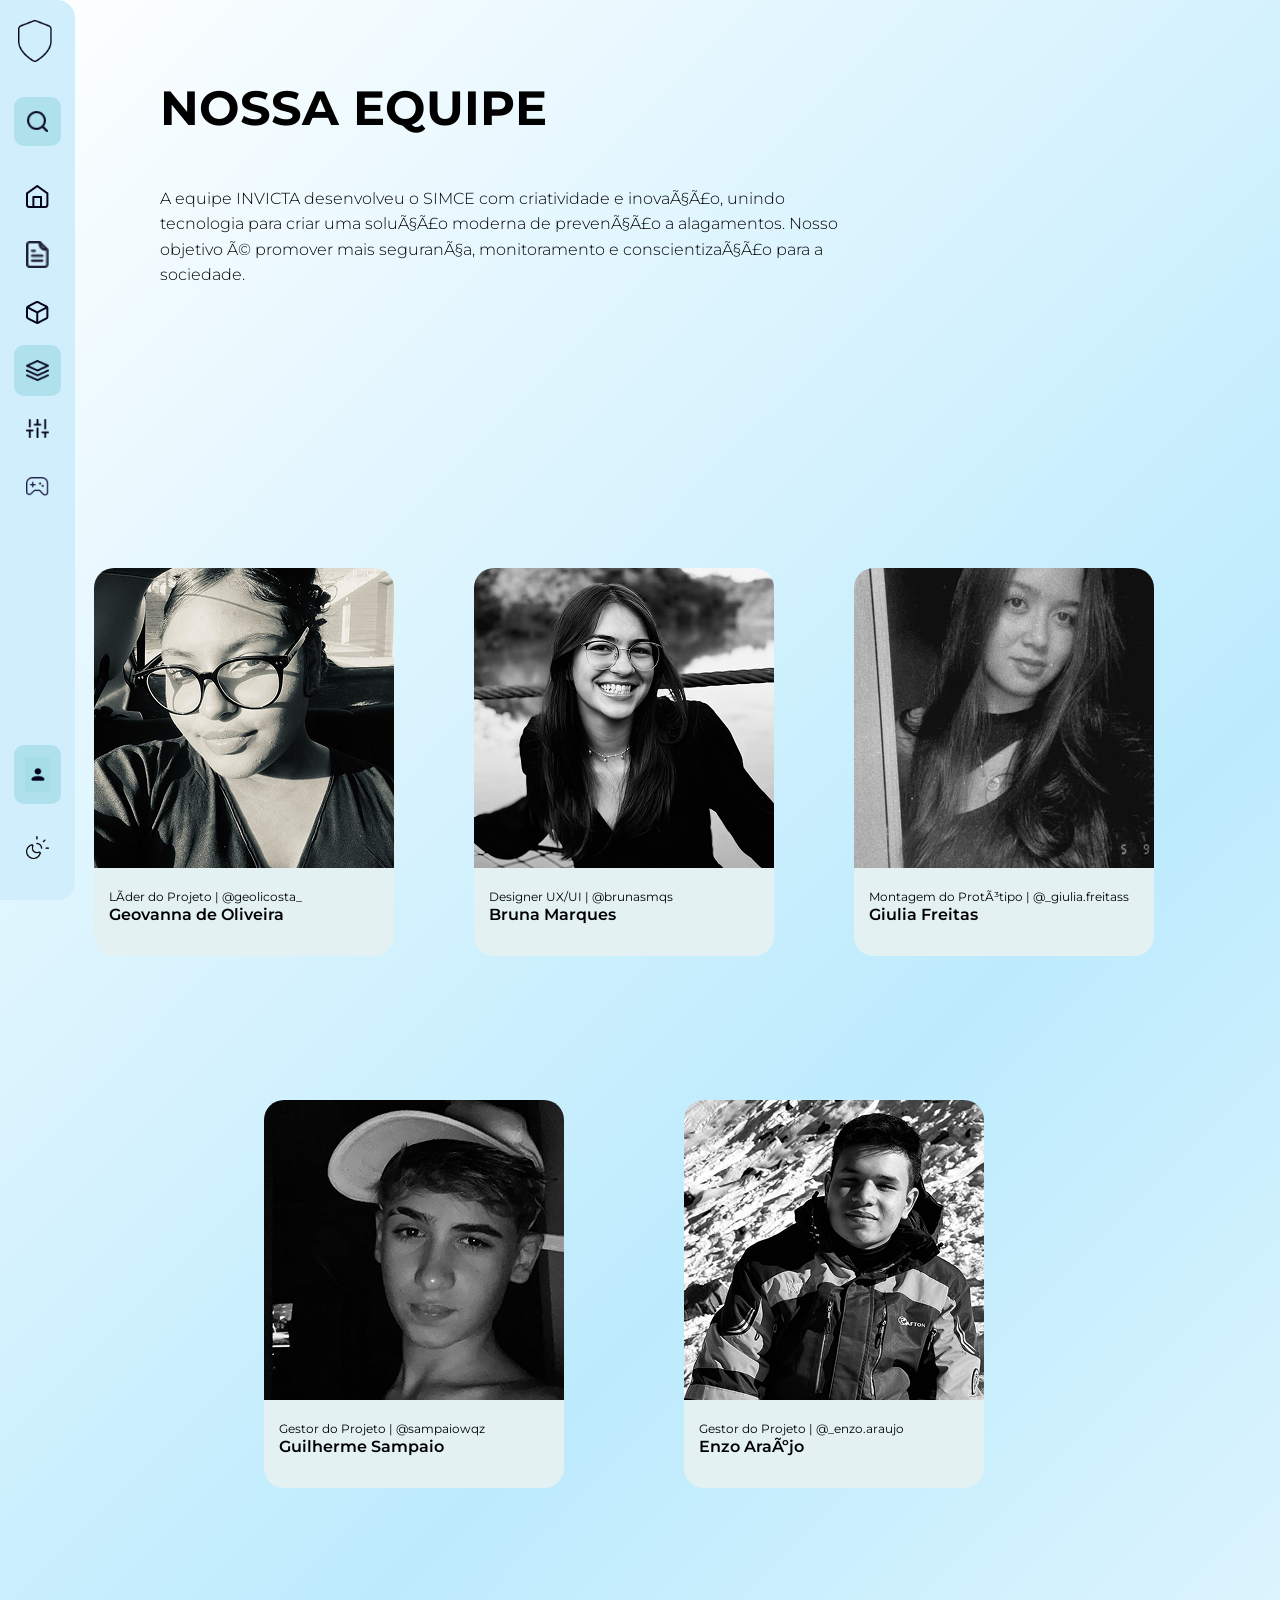
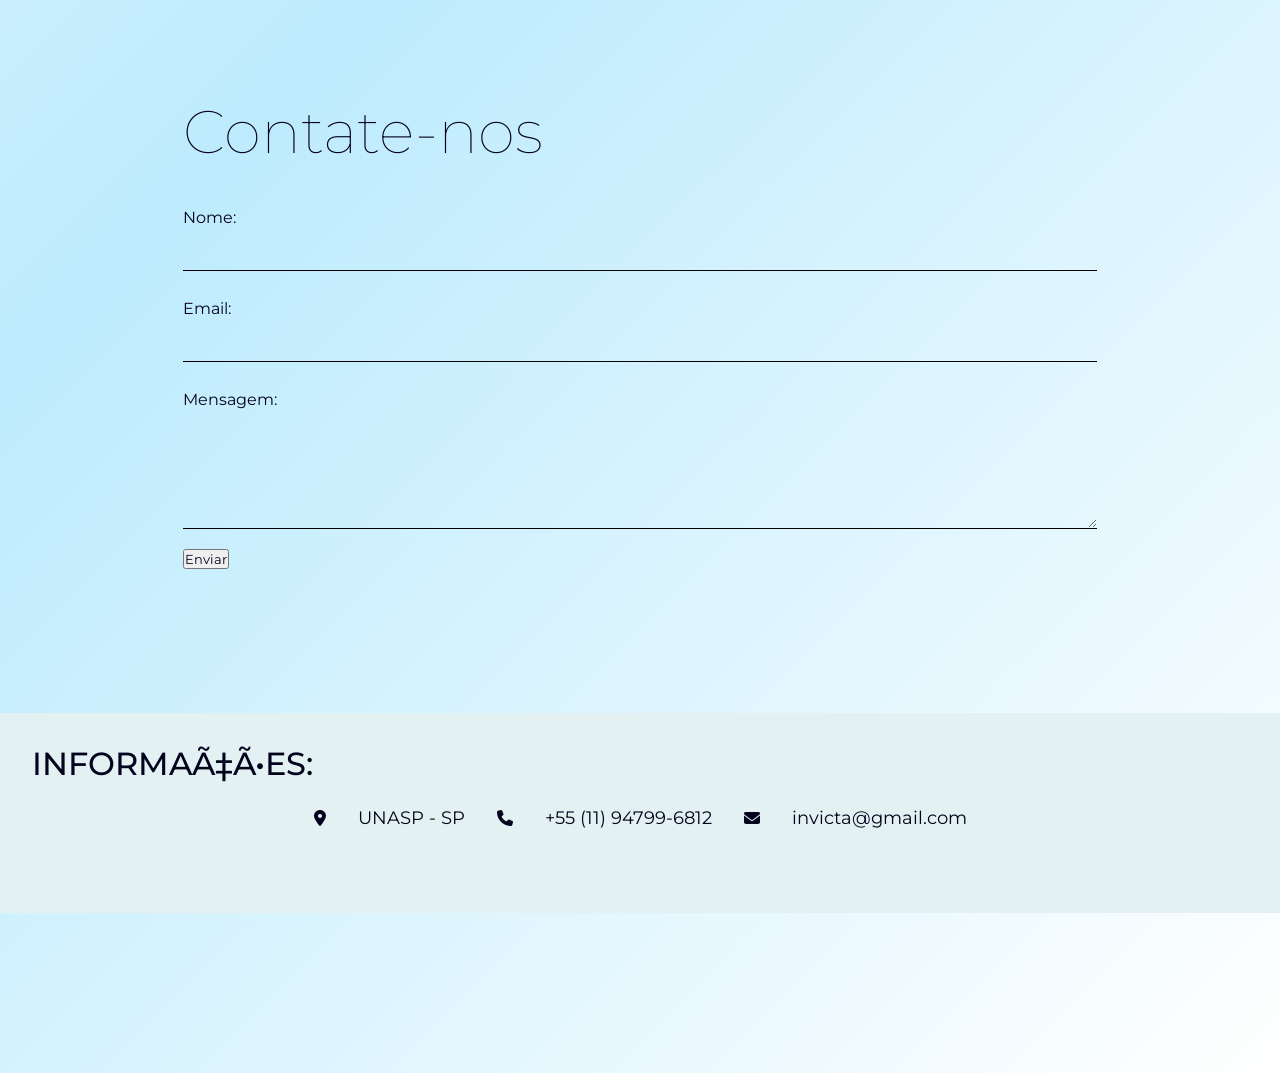
==== commit 80abfbe6: "alterações" ====
--- a/pages-clara/equipeClaro.html
+++ b/pages-clara/equipeClaro.html
@@ -1,4 +1,4 @@
-<!doctype html>
+﻿<!doctype html>
 <html lang="pt-BR">
     <head>
         <meta charset="UTF-8" />
@@ -65,7 +65,7 @@
                     <span>Produto</span>
                 </a>
 
-                <a href="equipeClaro.html" class="item-menu">
+                <a href="equipeClaro.html" class="item-menu ativo">
                     <img src="../imagesClaro/EQUIPEClaro.png" alt="Equipe" />
                     <span>Equipe</span>
                 </a>
@@ -73,9 +73,9 @@
                 <a href="referenciasClaro.html" class="item-menu">
                     <img
                         src="../imagesClaro/REFERENCIASClaro.png"
-                        alt="Referências"
-                    />
-                    <span>Referências</span>
+                        alt="ReferÃªncias"
+                    />
+                    <span>ReferÃªncias</span>
                 </a>
 
                 <a href="gameClaro.html" class="item-menu">
@@ -83,12 +83,12 @@
                     <span>Game</span>
                 </a>
 
-                <!-- USUÁRIO -->
+                <!-- USUÃRIO -->
                 <div class="usuario">
                     <img
                         class="userIcon"
                         src="../imagesClaro/SECAO-USUARIOClaro.png"
-                        alt="Usuário"
+                        alt="UsuÃ¡rio"
                     />
 
                     <div class="dados-usuario">
@@ -97,7 +97,7 @@
                     </div>
                 </div>
 
-                <!-- BOTÃO MODO ESCURO -->
+                <!-- BOTÃƒO MODO ESCURO -->
                 <a href="../equipe.html" class="item-menu modo-escuro">
                     <img
                         class="tema-iconify"
@@ -109,18 +109,18 @@
                 </a>
             </div>
 
-            <!-- TÍTULO -->
+            <!-- TÃTULO -->
             <div class="titulo">
                 <h1>NOSSA EQUIPE</h1>
             </div>
 
-            <!-- DESCRIÇÃO -->
+            <!-- DESCRIÃ‡ÃƒO -->
             <div>
                 <p id="descricao">
                     A equipe INVICTA desenvolveu o SIMCE com criatividade e
-                    inovação, unindo tecnologia para criar uma solução moderna
-                    de prevenção a alagamentos. Nosso objetivo é promover mais
-                    segurança, monitoramento e conscientização para a sociedade.
+                    inovaÃ§Ã£o, unindo tecnologia para criar uma soluÃ§Ã£o moderna
+                    de prevenÃ§Ã£o a alagamentos. Nosso objetivo Ã© promover mais
+                    seguranÃ§a, monitoramento e conscientizaÃ§Ã£o para a sociedade.
                 </p>
             </div>
 
@@ -135,7 +135,7 @@
                         />
 
                         <div class="info-card">
-                            <p>Líder do Projeto | @geolicosta_</p>
+                            <p>LÃ­der do Projeto | @geolicosta_</p>
 
                             <h4 class="nome">Geovanna de Oliveira</h4>
                         </div>
@@ -155,7 +155,7 @@
                         <img src="../images/Giulia.png" alt="Imagem Giulia" />
 
                         <div class="info-card">
-                            <p>Montagem do Protótipo | @_giulia.freitass</p>
+                            <p>Montagem do ProtÃ³tipo | @_giulia.freitass</p>
 
                             <h4 class="nome">Giulia Freitas</h4>
                         </div>
@@ -183,7 +183,7 @@
                         <div class="info-card">
                             <p>Gestor do Projeto | @_enzo.araujo</p>
 
-                            <h4 class="nome">Enzo Araújo</h4>
+                            <h4 class="nome">Enzo AraÃºjo</h4>
                         </div>
                     </div>
                 </div>
@@ -211,9 +211,9 @@
             </div>
         </div>
 
-        <!-- INFORMAÇÕES -->
+        <!-- INFORMAÃ‡Ã•ES -->
         <div class="info">
-            <h3>INFORMAÇÕES:</h3>
+            <h3>INFORMAÃ‡Ã•ES:</h3>
 
             <div class="item-info">
                 <i class="fa-solid fa-location-dot"></i>
@@ -231,3 +231,4 @@
         <script src="equipeClaro.js"></script>
     </body>
 </html>
+
--- a/pages-clara/equipeClaro.css
+++ b/pages-clara/equipeClaro.css
@@ -12,50 +12,35 @@
   font-family: "Montserrat", sans-serif;
 
   color: var(--cor-01);
-  }
+}
 
 html {
-
-
-scroll-behavior: smooth;
-
-overflow-x: hidden;
-
-
+  scroll-behavior: smooth;
+  overflow-x: hidden;
 }
 
 body {
-
-
-min-height: 100vh;
-
-
-    background: linear-gradient(
-        135deg,
-        var(--cor-texto),
-        var(--cor-15),
-        var(--cor-texto)
-    );
-
-color: var(--cor-01);
-
-position: relative;
-
-overflow-x: hidden;
-
-transition: opacity 0.5s ease;
-
-
+  min-height: 100vh;
+
+  background: linear-gradient(
+    135deg,
+    var(--cor-texto),
+    var(--cor-15),
+    var(--cor-texto)
+  );
+
+  color: var(--cor-01);
+
+  position: relative;
+
+  overflow-x: hidden;
+
+  transition: opacity 0.5s ease;
 }
 
 img {
-
-
-display: block;
-
-max-width: 100%;
-
-
+  display: block;
+  max-width: 100%;
 }
 
 /* =========================================================
@@ -63,95 +48,68 @@
 ========================================================= */
 
 @keyframes fadeInUp {
-
-
-from {
-
+  from {
     opacity: 0;
-
-    transform:
-        translateY(2rem);
-
-}
-
-to {
-
+    transform: translateY(2rem);
+  }
+
+  to {
     opacity: 1;
-
-    transform:
-        translateY(0);
-
-}
-
-
+    transform: translateY(0);
+  }
 }
 
 @keyframes fadeInRight {
-
-
-from {
-
+  from {
     opacity: 0;
-
-    transform:
-        translateX(2rem);
-
-}
-
-to {
-
+    transform: translateX(2rem);
+  }
+
+  to {
     opacity: 1;
-
-    transform:
-        translateX(0);
-
-}
-
-
+    transform: translateX(0);
+  }
 }
 
 @keyframes fadeInLeft {
-
-
-from {
-
+  from {
     opacity: 0;
-
-    transform:
-        translateX(-2rem);
-
-}
-
-to {
-
+    transform: translateX(-2rem);
+  }
+
+  to {
     opacity: 1;
-
-    transform:
-        translateX(0);
-
-}
-
-
+    transform: translateX(0);
+  }
+}
+
+/* =========================================================
+ANIMAÇÃO DO BODY
+
+NÃO USA TRANSFORM NO BODY PARA NÃO PREJUDICAR
+ELEMENTOS COM POSITION: FIXED
+========================================================= */
+
+@keyframes fadeInBody {
+  from {
+    opacity: 0;
+  }
+
+  to {
+    opacity: 1;
+  }
 }
 
 body.entrando {
-
-
-animation:
-    fadeInUp
+  animation:
+    fadeInBody
     0.5s
     ease
     both;
-
-
 }
 
 body.saindo {
-
-
-opacity: 0;
-
-
+  opacity: 0;
 }
 
 /* =========================================================
@@ -159,49 +117,41 @@
 ========================================================= */
 
 .menu {
-
-
-position: fixed;
-
-top: 0;
-left: 0;
-
-width: 75px;
-height: 100vh;
-
-background:
+  position: fixed;
+
+  top: 0;
+  left: 0;
+
+  width: 75px;
+  height: 100vh;
+
+  background:
     var(--cor-13);
 
-padding:
+  padding:
     20px
     14px;
 
-display: flex;
-
-flex-direction: column;
-
-overflow: hidden;
-
-border-radius:
+  display: flex;
+
+  flex-direction: column;
+
+  overflow: hidden;
+
+  border-radius:
     0
     18px
     18px
     0;
 
-z-index: 1000;
-
-transition:
+  z-index: 1000;
+
+  transition:
     width 0.35s ease;
-
-
 }
 
 .menu:hover {
-
-
-width: 260px;
-
-
+  width: 260px;
 }
 
 /* =========================================================
@@ -209,62 +159,46 @@
 ========================================================= */
 
 .logo {
-
-
-display: flex;
-
-align-items: center;
-
-gap: 15px;
-
-margin-bottom: 35px;
-
-flex-shrink: 0;
-
-
+  display: flex;
+
+  align-items: center;
+
+  gap: 15px;
+
+  margin-bottom: 35px;
+
+  flex-shrink: 0;
 }
 
 .logoIcon {
-
-
-width: 42px;
-height: 42px;
-
-object-fit: contain;
-
-flex-shrink: 0;
-
-
+  width: 42px;
+  height: 42px;
+
+  object-fit: contain;
+
+  flex-shrink: 0;
 }
 
 .logo span {
-
-
-color:
+  color:
     var(--cor-01);
 
-font-size: 25px;
-
-font-weight: 700;
-
-letter-spacing: 1.5px;
-
-white-space: nowrap;
-
-opacity: 0;
-
-transition:
+  font-size: 25px;
+
+  font-weight: 700;
+
+  letter-spacing: 1.5px;
+
+  white-space: nowrap;
+
+  opacity: 0;
+
+  transition:
     opacity 0.3s ease;
-
-
 }
 
 .menu:hover .logo span {
-
-
-opacity: 1;
-
-
+  opacity: 1;
 }
 
 /* =========================================================
@@ -272,72 +206,56 @@
 ========================================================= */
 
 .pesquisa {
-
-
-display: flex;
-
-align-items: center;
-
-gap: 15px;
-
-width: 100%;
-
-padding: 11px;
-
-margin-bottom: 25px;
-
-background:
+  display: flex;
+
+  align-items: center;
+
+  gap: 15px;
+
+  width: 100%;
+
+  padding: 11px;
+
+  margin-bottom: 25px;
+
+  background:
     rgba(
-        161,
-        220,
-        230,
-        0.70
+      161,
+      220,
+      230,
+      0.70
     );
 
-border-radius: 10px;
-
-flex-shrink: 0;
-
-
+  border-radius: 10px;
+
+  flex-shrink: 0;
 }
 
 .serchIcon {
-
-
-width: 27px;
-height: 27px;
-
-object-fit: contain;
-
-flex-shrink: 0;
-
-
+  width: 27px;
+  height: 27px;
+
+  object-fit: contain;
+
+  flex-shrink: 0;
 }
 
 .pesquisa span {
-
-
-color:
+  color:
     var(--cor-01);
 
-font-size: 14px;
-
-white-space: nowrap;
-
-opacity: 0;
-
-transition:
+  font-size: 14px;
+
+  white-space: nowrap;
+
+  opacity: 0;
+
+  transition:
     opacity 0.3s ease;
-
-
 }
 
 .menu:hover .pesquisa span {
-
-
-opacity: 1;
-
-
+  opacity: 1;
 }
 
 /* =========================================================
@@ -345,103 +263,79 @@
 ========================================================= */
 
 .item-menu {
-
-
-width: 100%;
-
-display: flex;
-
-align-items: center;
-
-gap: 17px;
-
-padding: 12px;
-
-margin-bottom: 7px;
-
-border-radius: 10px;
-
-text-decoration: none;
-
-color:
+  width: 100%;
+
+  display: flex;
+
+  align-items: center;
+
+  gap: 17px;
+
+  padding: 12px;
+
+  margin-bottom: 7px;
+
+  border-radius: 10px;
+
+  text-decoration: none;
+
+  color:
     var(--cor-01);
 
-transition:
+  transition:
     background 0.25s ease;
 
-flex-shrink: 0;
-
-border: none;
-
-cursor: pointer;
-
-
+  flex-shrink: 0;
+
+  border: none;
+
+  cursor: pointer;
 }
 
 .item-menu:hover {
-
-
-background:
+  background:
     rgba(
-        161,
-        220,
-        230,
-        0.70
+      161,
+      220,
+      230,
+      0.70
     );
-
-
 }
 
 .item-menu.ativo {
-
-
-background:
+  background:
     rgba(
-        73,
-        198,
-        229,
-        0.25
+      73,
+      198,
+      229,
+      0.25
     );
-
-
 }
 
 .item-menu img {
-
-
-width: 27px;
-height: 27px;
-
-object-fit: contain;
-
-flex-shrink: 0;
-
-
+  width: 27px;
+  height: 27px;
+
+  object-fit: contain;
+
+  flex-shrink: 0;
 }
 
 .item-menu span {
-
-
-font-size: 15px;
-
-font-weight: 500;
-
-white-space: nowrap;
-
-opacity: 0;
-
-transition:
+  font-size: 15px;
+
+  font-weight: 500;
+
+  white-space: nowrap;
+
+  opacity: 0;
+
+  transition:
     opacity 0.3s ease;
-
-
 }
 
 .menu:hover .item-menu span {
-
-
-opacity: 1;
-
-
+  opacity: 1;
 }
 
 /* =========================================================
@@ -449,2105 +343,1942 @@
 ========================================================= */
 
 .usuario {
-
-
-display: flex;
-
-align-items: center;
-
-gap: 13px;
-
-width: 100%;
-
-padding: 11px;
-
-margin-top: auto;
-
-margin-bottom: 18px;
-
-background:
+  display: flex;
+
+  align-items: center;
+
+  gap: 13px;
+
+  width: 100%;
+
+  padding: 11px;
+
+  margin-top: auto;
+
+  margin-bottom: 18px;
+
+  background:
     rgba(
-        161,
-        220,
-        230,
-        0.70
+      161,
+      220,
+      230,
+      0.70
     );
 
-border-radius: 10px;
-
-flex-shrink: 0;
-
-
+  border-radius: 10px;
+
+  flex-shrink: 0;
 }
 
 .userIcon {
-
-
-width: 37px;
-height: 37px;
-
-object-fit: contain;
-
-flex-shrink: 0;
-
-
+  width: 37px;
+  height: 37px;
+
+  object-fit: contain;
+
+  flex-shrink: 0;
 }
 
 .dados-usuario {
-
-
-overflow: hidden;
-
-white-space: nowrap;
-
-opacity: 0;
-
-transition:
+  overflow: hidden;
+
+  white-space: nowrap;
+
+  opacity: 0;
+
+  transition:
     opacity 0.3s ease;
-
-
 }
 
 .menu:hover .dados-usuario {
-
-
-opacity: 1;
-
-
+  opacity: 1;
 }
 
 .dados-usuario h4 {
-
-
-color:
+  color:
     var(--cor-01);
 
-font-size: 13px;
-
-font-weight: 600;
-
-
+  font-size: 13px;
+
+  font-weight: 600;
 }
 
 .dados-usuario p {
-
-
-color:
+  color:
     var(--cor-11);
 
-font-size: 10px;
-
-margin-top: 4px;
-
-
-}
-
-/* =========================================================
-   BOTÃO MODO CLARO
+  font-size: 10px;
+
+  margin-top: 4px;
+}
+
+/* =========================================================
+BOTÃO MODO CLARO
 ========================================================= */
 
 button.modo-claro {
-    border: none;
-
-    background: transparent;
-
-    font: inherit;
-
-    color: inherit;
-
-    text-align: left;
-
-    appearance: none;
-
-    -webkit-appearance: none;
-}
-
-
-/* =========================================================
-   CONTEÚDO DA EQUIPE
+  border: none;
+
+  background: transparent;
+
+  font: inherit;
+
+  color: inherit;
+
+  text-align: left;
+
+  appearance: none;
+
+  -webkit-appearance: none;
+}
+
+/* =========================================================
+CONTEÚDO DA EQUIPE
 ========================================================= */
 
 .equipe {
-    width: 100%;
-
-    padding-top: 10rem;
-
-    padding-right: 2rem;
-
-    animation:
-        fadeInUp
-        0.7s
-        ease
-        both;
-}
-
-
-/* =========================================================
-   TÍTULO
+  width: 100%;
+
+  padding-top: 10rem;
+
+  padding-right: 2rem;
+
+  animation:
+    fadeInUp
+    0.7s
+    ease
+    both;
+}
+
+/* =========================================================
+TÍTULO
 ========================================================= */
 
 .titulo {
-    width: 100%;
-    max-width: 788px;
-    height: auto;
-    margin: 0;
-    color: var(--cor-texto);
-    font-family: "Montserrat", sans-serif;
-    font-size: clamp(2rem, 4vw, 3rem);
-    font-style: normal;
-    font-weight: 700;
-    line-height: 1.2;
-     margin-top: 5rem;
+  width: 100%;
+
+  max-width: 788px;
+
+  height: auto;
+
+  margin: 0;
+
+  color: var(--cor-texto);
+
+  font-family: "Montserrat", sans-serif;
+
+  font-size: clamp(2rem, 4vw, 3rem);
+
+  font-style: normal;
+
+  font-weight: 700;
+
+  line-height: 1.2;
+
+  margin-top: 5rem;
 }
 
 .titulo h1,
 h1 {
-    color: var(--cor-01);
-    font-family: "Montserrat", sans-serif;
-    font-size: inherit;
-    font-style: normal;
-    font-weight: 700;
-    line-height: 1.2;
-    margin-left: 10rem;
-
-}
-
-
-/* =========================================================
-   DESCRIÇÃO
+  color: #000;
+
+  font-family: "Montserrat", sans-serif;
+
+  font-size: inherit;
+
+  font-style: normal;
+
+  font-weight: 700;
+
+  line-height: 1.2;
+
+  margin-left: 10rem;
+}
+
+/* =========================================================
+DESCRIÇÃO
 ========================================================= */
 
 #descricao {
-    width: 100%;
-
-    max-width: 680px;
-
-    margin-top: 1rem;
-
-    margin-left: 4rem;
-
-    color: var(--cor-texto);
-
-    font-family: "Montserrat", sans-serif;
-
-    font-size: 1rem;
-
-    font-style: normal;
-
-    font-weight: 300;
-
-    line-height: 1.6;
-}
-
-
-/* =========================================================
-   IMAGENS DA EQUIPE
+  width: 100%;
+
+  max-width: 680px;
+
+  margin-top: 3em;
+
+  margin-left: 10rem;
+
+  color: #000;
+
+  font-family: "Montserrat", sans-serif;
+
+  font-size: 1rem;
+
+  font-style: normal;
+
+  font-weight: 300;
+
+  line-height: 1.6;
+}
+
+/* =========================================================
+IMAGENS DA EQUIPE
 ========================================================= */
 
 .linha-meninas,
 .linha-meninos {
-    width: 100%;
-
-    display: flex;
-
-    justify-content: center;
-
-    align-items: flex-start;
-
-    flex-wrap: wrap;
-}
-
-
-/* =========================================================
-   LINHA DAS MENINAS
+  width: 100%;
+
+  display: flex;
+
+  justify-content: center;
+
+  align-items: flex-start;
+
+  flex-wrap: wrap;
+}
+
+/* =========================================================
+LINHA DAS MENINAS
 ========================================================= */
 
 .linha-meninas {
-    gap: 5rem;
-
-    margin-top: 7.5rem;
-}
-
-
-/* =========================================================
-   LINHA DOS MENINOS
+  gap: 5rem;
+
+  margin-top: 7.5rem;
+}
+
+/* =========================================================
+LINHA DOS MENINOS
 ========================================================= */
 
 .linha-meninos {
-    gap: 7.5rem;
-
-    margin-top: 9rem;
-
-    padding-bottom: 5rem;
-}
-
-
-/* =========================================================
-   CARD
+  gap: 7.5rem;
+
+  margin-top: 9rem;
+
+  padding-bottom: 5rem;
+}
+
+/* =========================================================
+CARD
 ========================================================= */
 
 .card {
-    width: 18.75rem;
-
-    height: auto;
-
-    flex: 0 1 18.75rem;
+  width: 18.75rem;
+
+  height: auto;
+
+  flex: 0 1 18.75rem;
 }
 
 .card img {
-    width: 100%;
-
-    height: auto;
-
-    aspect-ratio: 1 / 1;
-
-    object-fit: cover;
-
-    display: block;
-
-    border-radius: 1.25rem 1.25rem 0 0;
-}
-
-
-/* =========================================================
-   INFORMAÇÕES DOS CARDS
+  width: 100%;
+
+  height: auto;
+
+  aspect-ratio: 1 / 1;
+
+  object-fit: cover;
+
+  display: block;
+
+  border-radius: 1.25rem 1.25rem 0 0;
+}
+
+/* =========================================================
+INFORMAÇÕES DOS CARDS
 ========================================================= */
 
 .info-card {
-    width: 100%;
-
-    min-height: 5.5rem;
-
-    background: #E3F1F3;
-
-    border-radius: 0 0 1.25rem 1.25rem;
-
-    padding: 0.9375rem 0;
+  width: 100%;
+
+  min-height: 5.5rem;
+
+  background: #E3F1F3;
+
+  border-radius: 0 0 1.25rem 1.25rem;
+
+  padding: 0.9375rem 0;
 }
 
 .info-card p,
 .info-card h4 {
-    color: #000000;
-
-    padding-left: 0.9375rem;
-
-    padding-right: 0.9375rem;
-
-    margin: 0;
-
-    background: none;
+  color: #000000;
+
+  padding-left: 0.9375rem;
+
+  padding-right: 0.9375rem;
+
+  margin: 0;
+
+  background: none;
 }
 
 .info-card h4 {
-    font-weight: 600;
-
-    font-size: 1rem;
-
-    line-height: 1.3;
+  font-weight: 600;
+
+  font-size: 1rem;
+
+  line-height: 1.3;
 }
 
 .info-card p {
-    font-size: 0.75rem;
-
-    margin-top: 0.35rem;
-
-    line-height: 1.4;
-}
-
-
-/* =========================================================
-   POSICIONAMENTO DOS CARDS
-
-   Os antigos margin-left/right foram removidos.
-   O flexbox controla automaticamente o posicionamento.
+  font-size: 0.75rem;
+
+  margin-top: 0.35rem;
+
+  line-height: 1.4;
+}
+
+/* =========================================================
+POSICIONAMENTO DOS CARDS
 ========================================================= */
 
 #geo,
 #lia,
 #guilherme,
 #enzo {
-    margin-left: 0;
-
-    margin-right: 0;
-}
-
-
-/* =========================================================
-   CONTATE-NOS
+  margin-left: 0;
+
+  margin-right: 0;
+}
+
+/* =========================================================
+CONTATE-NOS
 ========================================================= */
 
 .contate-nos {
-    width: 100%;
-
-    max-width: 946px;
-
-    margin: 8rem auto 0;
-
-    padding: 0 1rem;
-    color: var(--cor-01);
+  width: 100%;
+
+  max-width: 946px;
+
+  margin: 8rem auto 0;
+
+  padding: 0 1rem;
+
+  color: var(--cor-01);
 }
 
 .informacao {
-    width: 100%;
-
-    display: flex;
-
-    flex-direction: column;
-
-    align-items: flex-start;
-     color: var(--cor-01);
-}
-
-
-/* =========================================================
-   TÍTULO CONTATE-NOS
+  width: 100%;
+
+  display: flex;
+
+  flex-direction: column;
+
+  align-items: flex-start;
+
+  color: var(--cor-01);
+}
+
+/* =========================================================
+TÍTULO CONTATE-NOS
 ========================================================= */
 
 h2 {
-    color: var(--cor-01);
-
-    font-family: "Montserrat", sans-serif;
-
-    font-size: clamp(2.5rem, 5vw, 3.75rem);
-
-    font-style: normal;
-
-    font-weight: 100;
-
-    line-height: 1.2;
-
-    margin: 0 0 2rem;
-}
-
-
-/* =========================================================
-   LABELS
+  color: var(--cor-01);
+
+  font-family: "Montserrat", sans-serif;
+
+  font-size: clamp(2.5rem, 5vw, 3.75rem);
+
+  font-style: normal;
+
+  font-weight: 100;
+
+  line-height: 1.2;
+
+  margin: 0 0 2rem;
+}
+
+/* =========================================================
+LABELS
 ========================================================= */
 
 .informacao label {
-    display: block;
-
-    width: 100%;
-
-    margin-top: 0.5rem;
-
-    color: var(--cor-01);
-}
-
-
-/* =========================================================
-   CAMPOS
+  display: block;
+
+  width: 100%;
+
+  margin-top: 0.5rem;
+
+  color: var(--cor-01);
+}
+
+/* =========================================================
+CAMPOS
 ========================================================= */
 
 .informacao input,
 .informacao textarea {
-    display: block;
-
-    width: 100%;
-
-    max-width: 946px;
-
-    margin-top: 0.5rem;
-
-    margin-bottom: 1.25rem;
-
-    background: transparent;
-
-    border: none;
-
-    border-bottom: 1px solid #000;
-
-    outline: none;
-
-    color: var(--color-01);
-
-    padding: 0.5rem 0;
-
-    font-family: "Montserrat", sans-serif;
-
-    font-size: 1rem;
+  display: block;
+
+  width: 100%;
+
+  max-width: 946px;
+
+  margin-top: 0.5rem;
+
+  margin-bottom: 1.25rem;
+
+  background: transparent;
+
+  border: none;
+
+  border-bottom: 1px solid #000;
+
+  outline: none;
+
+  color: var(--color-01);
+
+  padding: 0.5rem 0;
+
+  font-family: "Montserrat", sans-serif;
+
+  font-size: 1rem;
 }
 
 .informacao textarea {
-    min-height: 5rem;
-
-    resize: vertical;
-}
-
-
-/* =========================================================
-   BOTÃO ENVIAR
+  min-height: 5rem;
+
+  resize: vertical;
+}
+
+/* =========================================================
+BOTÃO ENVIAR
 ========================================================= */
 
 .informacao button {
-    width: 14.5rem;
-
-    min-height: 3.8125rem;
-
-    background: var(--cor-texto);
-
-    border: none;
-
-    color: #000;
-
-    font-family: "Montserrat", sans-serif;
-
-    font-size: 1.25rem;
-
-    font-weight: 550;
-
-    line-height: normal;
-
-    margin-top: 1.5rem;
-
-    cursor: pointer;
-
-    transition: 0.3s ease;
+  width: 14.5rem;
+
+  min-height: 3.8125rem;
+
+  background: var(--cor-texto);
+
+  border: none;
+
+  color: #000;
+
+  font-family: "Montserrat", sans-serif;
+
+  font-size: 1.25rem;
+
+  font-weight: 550;
+
+  line-height: normal;
+
+  margin-top: 1.5rem;
+
+  cursor: pointer;
+
+  transition: 0.3s ease;
 }
 
 .informacao button:hover {
-    transform: translateY(-0.25rem);
-
-    opacity: 0.9;
-}
-
-
-/* =========================================================
-   INFORMAÇÕES / RODAPÉ
+  transform: translateY(-0.25rem);
+
+  opacity: 0.9;
+}
+
+/* =========================================================
+INFORMAÇÕES / RODAPÉ
 ========================================================= */
 
 .info {
-    width: 100%;
-
-    min-height: 12.5rem;
-
-    background: #E3F1F3;
-
-    margin-top: 9rem;
-
-    margin-bottom: 10rem;
-
-    padding: 1.875rem 2rem;
-     color: var(--cor-01);
+  width: 100%;
+
+  min-height: 12.5rem;
+
+  background: #E3F1F3;
+
+  margin-top: 9rem;
+
+  margin-bottom: 10rem;
+
+  padding: 1.875rem 2rem;
+
+  color: var(--cor-01);
 }
 
 .info h3,
 h3 {
+  color: var(--cor-01);
+
+  font-family: "Montserrat", sans-serif;
+
+  font-size: 2rem;
+
+  font-style: normal;
+
+  font-weight: 500;
+
+  line-height: 1.3;
+
+  margin: 0;
+
+  padding: 0;
+}
+
+/* =========================================================
+ITENS DAS INFORMAÇÕES
+========================================================= */
+
+.item-info {
+  display: flex;
+
+  align-items: center;
+
+  justify-content: center;
+
+  flex-wrap: wrap;
+
+  gap: 1rem 2rem;
+
+  width: 100%;
+
+  margin: 1.25rem 0 0;
+
+  padding: 0;
+
+  color: var(--cor-01);
+}
+
+.item-info i:not(:first-child) {
+  margin-left: 0;
+}
+
+.item-info p {
+  margin: 0;
+
+  color: var(--cor-01);
+
+  font-family: "Montserrat", sans-serif;
+
+  font-size: 1.1rem;
+
+  font-style: normal;
+
+  font-weight: 400;
+
+  line-height: 1.5;
+}
+
+/* =========================================================
+RESPONSIVIDADE — TABLET
+========================================================= */
+
+@media (max-width: 900px) {
+
+  #page {
+    width: 100%;
+
+    max-width: 100%;
+
+    padding-left: 4.6875rem;
+  }
+
+  /* =====================================================
+     EQUIPE
+  ===================================================== */
+
+  .equipe {
+    width: 100%;
+
+    padding-top: 8rem;
+
+    padding-left: 2rem;
+
+    padding-right: 2rem;
+  }
+
+  /* =====================================================
+     TÍTULO
+  ===================================================== */
+
+  .titulo {
+    width: 100%;
+
+    max-width: 100%;
+
+    font-size: clamp(
+      2rem,
+      6vw,
+      2.8rem
+    );
+
     color: var(--cor-01);
-
-    font-family: "Montserrat", sans-serif;
-
-    font-size: 2rem;
-
-    font-style: normal;
+  }
+
+  /* =====================================================
+     DESCRIÇÃO
+  ===================================================== */
+
+  #descricao {
+    width: 100%;
+
+    max-width: 100%;
+
+    margin-left: 0;
+
+    font-size: 0.95rem;
+
+    line-height: 1.6;
+
+    color: var(--cor-01);
+  }
+
+  /* =====================================================
+     LINHA DAS MENINAS
+  ===================================================== */
+
+  .linha-meninas {
+    gap: 2.5rem;
+
+    margin-top: 5rem;
+  }
+
+  /* =====================================================
+     LINHA DOS MENINOS
+  ===================================================== */
+
+  .linha-meninos {
+    gap: 2.5rem;
+
+    margin-top: 5rem;
+  }
+
+  /* =====================================================
+     CARDS
+  ===================================================== */
+
+  .card {
+    width: 17rem;
+
+    flex-basis: 17rem;
+  }
+
+  /* =====================================================
+     CONTATE-NOS
+  ===================================================== */
+
+  .contate-nos {
+    width: 100%;
+
+    max-width: 100%;
+
+    margin-top: 6rem;
+
+    padding-left: 2rem;
+
+    padding-right: 2rem;
+
+    color: var(--cor-01);
+  }
+
+  /* =====================================================
+     INFORMAÇÕES
+  ===================================================== */
+
+  .info {
+    margin-top: 6rem;
+
+    margin-bottom: 6rem;
+
+    color: var(--cor-01);
+  }
+}
+
+/* =========================================================
+RESPONSIVIDADE — CELULAR
+========================================================= */
+
+@media (max-width: 600px) {
+
+  /* =====================================================
+     CONFIGURAÇÕES GERAIS
+  ===================================================== */
+
+  html,
+  body {
+    width: 100%;
+
+    max-width: 100%;
+
+    overflow-x: hidden;
+
+    color: var(--cor-01);
+  }
+
+  /* =====================================================
+     PÁGINA
+  ===================================================== */
+
+  #page {
+    width: 100%;
+
+    max-width: 100%;
+
+    margin: 0;
+
+    padding: 0;
+  }
+
+  /* =====================================================
+     LOGO
+  ===================================================== */
+
+  .logo {
+    position: absolute !important;
+
+    top: 1.2rem !important;
+
+    left: 0.8rem !important;
+
+    right: auto !important;
+
+    bottom: auto !important;
+
+    width: auto !important;
+
+    height: auto !important;
+
+    margin: 0 !important;
+
+    padding: 0 !important;
+
+    display: flex !important;
+
+    align-items: center !important;
+
+    gap: 0.45rem !important;
+
+    z-index: 10001 !important;
+
+    pointer-events: none;
+  }
+
+  .logo img {
+    width: 2.2rem !important;
+
+    height: 2.2rem !important;
+
+    object-fit: contain !important;
+  }
+
+  .logo span {
+    display: none !important;
+  }
+
+  /* =====================================================
+     MENU FECHADO
+  ===================================================== */
+
+  .menu {
+    position: absolute !important;
+
+    top: 0 !important;
+
+    right: 0 !important;
+
+    left: auto !important;
+
+    width: 4.5rem !important;
+
+    height: 4.5rem !important;
+
+    padding: 0 !important;
+
+    margin: 0 !important;
+
+    display: flex !important;
+
+    align-items: center !important;
+
+    justify-content: center !important;
+
+    background: transparent !important;
+
+    border-radius: 0 !important;
+
+    overflow: visible !important;
+
+    z-index: 10000 !important;
+
+    transition: none !important;
+  }
+
+  /* =====================================================
+     DESATIVAR HOVER DO DESKTOP
+  ===================================================== */
+
+  .menu:hover {
+    width: 4.5rem !important;
+  }
+
+  /* =====================================================
+     BOTÃO BURGER
+  ===================================================== */
+
+  .menuBurger {
+    display: flex !important;
+
+    align-items: center !important;
+
+    justify-content: center !important;
+
+    width: 3rem !important;
+
+    height: 3rem !important;
+
+    padding: 0 !important;
+
+    margin: 0 !important;
+
+    border: none !important;
+
+    background: transparent !important;
+
+    cursor: pointer !important;
+
+    position: relative !important;
+
+    z-index: 10002 !important;
+  }
+
+  .menuBurger img {
+    width: 2rem !important;
+
+    height: 2rem !important;
+
+    object-fit: contain !important;
+
+    display: block !important;
+
+    pointer-events: none !important;
+  }
+
+  /* =====================================================
+     MENU FECHADO
+  ===================================================== */
+
+  .menu:not(.menu-aberto) .pesquisa,
+  .menu:not(.menu-aberto) .item-menu,
+  .menu:not(.menu-aberto) .usuario {
+    display: none !important;
+  }
+
+  /* =====================================================
+     PESQUISA
+  ===================================================== */
+
+  .menu .pesquisa {
+    display: none !important;
+  }
+
+  /* =====================================================
+     MENU DESKTOP
+  ===================================================== */
+
+  .menu {
+    position: fixed;
+
+    top: 0;
+
+    left: 0;
+
+    width: 75px;
+
+    height: 100vh;
+
+    background: var(--cor-menu);
+
+    padding: 20px 14px;
+
+    display: flex;
+
+    flex-direction: column;
+
+    overflow: hidden;
+
+    border-radius: 0 18px 18px 0;
+
+    z-index: 1000;
+
+    transition: width 0.35s ease;
+  }
+
+  .menu:hover {
+    width: 260px;
+  }
+
+  /* LOGO */
+
+  .logo {
+    display: flex;
+
+    align-items: center;
+
+    gap: 15px;
+
+    margin-bottom: 35px;
+
+    flex-shrink: 0;
+  }
+
+  .logoIcon {
+    width: 42px;
+
+    height: 42px;
+
+    object-fit: contain;
+
+    flex-shrink: 0;
+  }
+
+  .logo span {
+    color: var(--cor-texto);
+
+    font-size: 25px;
+
+    font-weight: 700;
+
+    letter-spacing: 1.5px;
+
+    white-space: nowrap;
+
+    opacity: 0;
+
+    transition: opacity 0.3s ease;
+  }
+
+  .menu:hover .logo span {
+    opacity: 1;
+  }
+
+  /* PESQUISA */
+
+  .pesquisa {
+    display: flex;
+
+    align-items: center;
+
+    gap: 15px;
+
+    width: 100%;
+
+    padding: 11px;
+
+    margin-bottom: 25px;
+
+    background: var(--cor-elemento);
+
+    border-radius: 10px;
+
+    flex-shrink: 0;
+  }
+
+  .pesquisa img {
+    width: 27px;
+
+    height: 27px;
+
+    object-fit: contain;
+
+    flex-shrink: 0;
+  }
+
+  .pesquisa span {
+    color: var(--cor-texto);
+
+    font-size: 14px;
+
+    white-space: nowrap;
+
+    opacity: 0;
+
+    transition: opacity 0.3s ease;
+  }
+
+  .menu:hover .pesquisa span {
+    opacity: 1;
+  }
+
+  /* LINKS */
+
+  .item-menu {
+    width: 100%;
+
+    display: flex;
+
+    align-items: center;
+
+    gap: 17px;
+
+    padding: 12px;
+
+    margin-bottom: 7px;
+
+    border-radius: 10px;
+
+    text-decoration: none;
+
+    color: var(--cor-01);
+
+    transition: background 0.25s ease;
+
+    flex-shrink: 0;
+  }
+
+  .item-menu:hover {
+    background: var(--cor-elemento);
+  }
+
+  .item-menu.ativo {
+    background: rgba(77, 215, 229, 0.12);
+  }
+
+  .item-menu img {
+    width: 27px;
+
+    height: 27px;
+
+    object-fit: contain;
+
+    flex-shrink: 0;
+  }
+
+  .item-menu span {
+    font-size: 15px;
 
     font-weight: 500;
 
+    white-space: nowrap;
+
+    opacity: 0;
+
+    transition: opacity 0.3s ease;
+  }
+
+  .menu:hover .item-menu span {
+    opacity: 1;
+  }
+
+  /* USUÁRIO */
+
+  .usuario {
+    display: flex;
+
+    align-items: center;
+
+    gap: 13px;
+
+    width: 100%;
+
+    padding: 11px;
+
+    margin-top: auto;
+
+    margin-bottom: 18px;
+
+    background: var(--cor-elemento);
+
+    border-radius: 10px;
+
+    flex-shrink: 0;
+  }
+
+  .userIcon {
+    width: 37px;
+
+    height: 37px;
+
+    object-fit: contain;
+
+    flex-shrink: 0;
+  }
+
+  .dados-usuario {
+    overflow: hidden;
+
+    white-space: nowrap;
+
+    opacity: 0;
+
+    transition: opacity 0.3s ease;
+  }
+
+  .menu:hover .dados-usuario {
+    opacity: 1;
+  }
+
+  .dados-usuario h4 {
+    color: var(--cor-texto);
+
+    font-size: 13px;
+
+    font-weight: 600;
+  }
+
+  .dados-usuario p {
+    color: var(--cor-texto-terciario);
+
+    font-size: 10px;
+
+    margin-top: 4px;
+  }
+
+  /* =====================================================
+     MOBILE ESCONDIDO NO DESKTOP
+  ===================================================== */
+
+  .mobile-header,
+  .mobile-menu,
+  .mobile-overlay {
+    display: none;
+  }
+
+  /* =====================================================
+     MOBILE
+  ===================================================== */
+
+  @media (max-width: 600px) {
+
+    /* DESKTOP SOME */
+
+    .menu {
+      display: none;
+    }
+
+    /* HEADER */
+
+    .mobile-header {
+      display: flex;
+
+      position: fixed;
+
+      top: 0;
+
+      left: 0;
+
+      width: 100%;
+
+      height: 70px;
+
+      padding: 0 20px;
+
+      align-items: center;
+
+      justify-content: space-between;
+
+      background: var(--cor-menu);
+
+      z-index: 1100;
+    }
+
+    /* LOGO */
+
+    .mobile-logo {
+      display: flex;
+
+      align-items: center;
+
+      gap: 10px;
+    }
+
+    .mobile-logo img {
+      width: 38px;
+
+      height: 38px;
+
+      object-fit: contain;
+    }
+
+    .mobile-logo span {
+      color: var(--cor-texto);
+
+      font-size: 20px;
+
+      font-weight: 700;
+
+      letter-spacing: 1px;
+    }
+
+    /* HAMBURGER */
+
+    .mobile-menu-button {
+      width: 42px;
+
+      height: 42px;
+
+      display: flex;
+
+      flex-direction: column;
+
+      justify-content: center;
+
+      align-items: center;
+
+      gap: 5px;
+
+      background: transparent;
+
+      border: none;
+
+      cursor: pointer;
+    }
+
+    .mobile-menu-button span {
+      display: block;
+
+      width: 25px;
+
+      height: 3px;
+
+      background: var(--cor-texto);
+
+      border-radius: 3px;
+
+      transition:
+        transform 0.3s ease,
+        opacity 0.3s ease;
+    }
+
+    /* HAMBURGER → X */
+
+    .mobile-menu-button.active span:nth-child(1) {
+      transform:
+        translateY(8px)
+        rotate(45deg);
+    }
+
+    .mobile-menu-button.active span:nth-child(2) {
+      opacity: 0;
+    }
+
+    .mobile-menu-button.active span:nth-child(3) {
+      transform:
+        translateY(-8px)
+        rotate(-45deg);
+    }
+
+    /* OVERLAY */
+
+    .mobile-overlay {
+      display: block;
+
+      position: fixed;
+
+      inset: 0;
+
+      background: rgba(0, 0, 0, 0.55);
+
+      opacity: 0;
+
+      visibility: hidden;
+
+      z-index: 1200;
+
+      transition:
+        opacity 0.3s ease,
+        visibility 0.3s ease;
+    }
+
+    .mobile-overlay.active {
+      opacity: 1;
+
+      visibility: visible;
+    }
+
+    /* MENU */
+
+    .logoBugada {
+      opacity: 0;
+    }
+
+    .mobile-menu {
+      display: flex;
+
+      flex-direction: column;
+
+      position: fixed;
+
+      top: 0;
+
+      right: 0;
+
+      width: 82%;
+
+      max-width: 350px;
+
+      height: 100vh;
+
+      padding: 20px;
+
+      background: var(--cor-menu);
+
+      z-index: 1300;
+
+      transform: translateX(100%);
+
+      transition:
+        transform 0.35s ease;
+
+      overflow-y: auto;
+    }
+
+    .mobile-menu.active {
+      transform: translateX(0);
+    }
+
+    /* TOPO */
+
+    .mobile-menu-top {
+      display: flex;
+
+      align-items: center;
+
+      justify-content: space-between;
+
+      margin-bottom: 30px;
+    }
+
+    .mobile-menu-logo {
+      display: flex;
+
+      align-items: center;
+
+      gap: 10px;
+    }
+
+    .mobile-menu-logo img {
+      width: 38px;
+
+      height: 38px;
+
+      object-fit: contain;
+    }
+
+    .mobile-menu-logo span {
+      color: var(--cor-texto);
+
+      font-size: 20px;
+
+      font-weight: 700;
+
+      letter-spacing: 1px;
+    }
+
+    /* X */
+
+    .mobile-close {
+      width: 40px;
+
+      height: 40px;
+
+      border: none;
+
+      background: transparent;
+
+      color: var(--cor-texto);
+
+      font-size: 32px;
+
+      line-height: 1;
+
+      cursor: pointer;
+    }
+
+    /* PESQUISA */
+
+    .mobile-search {
+      display: flex;
+
+      align-items: center;
+
+      gap: 13px;
+
+      padding: 12px;
+
+      margin-bottom: 25px;
+
+      background: var(--cor-elemento);
+
+      border-radius: 10px;
+    }
+
+    .mobile-search img {
+      width: 25px;
+
+      height: 25px;
+
+      object-fit: contain;
+    }
+
+    .mobile-search span {
+      color: var(--cor-texto);
+
+      font-size: 14px;
+    }
+
+    /* LINKS */
+
+    .mobile-nav {
+      display: flex;
+
+      flex-direction: column;
+
+      gap: 7px;
+    }
+
+    .mobile-nav-item {
+      display: flex;
+
+      align-items: center;
+
+      gap: 15px;
+
+      padding: 12px;
+
+      border-radius: 10px;
+
+      color: var(--cor-texto);
+
+      text-decoration: none;
+
+      transition:
+        background 0.25s ease;
+    }
+
+    .mobile-nav-item:hover {
+      background:
+        var(--cor-elemento);
+    }
+
+    .mobile-nav-item.ativo {
+      background:
+        rgba(77, 215, 229, 0.12);
+    }
+
+    .mobile-nav-item img {
+      width: 27px;
+
+      height: 27px;
+
+      object-fit: contain;
+    }
+
+    .mobile-nav-item span {
+      font-size: 15px;
+
+      font-weight: 500;
+    }
+
+    /* USUÁRIO */
+
+    .mobile-user {
+      display: flex;
+
+      align-items: center;
+
+      gap: 13px;
+
+      margin-top: auto;
+
+      margin-bottom: 18px;
+
+      padding: 11px;
+
+      background: var(--cor-elemento);
+
+      border-radius: 10px;
+    }
+
+    .mobile-user img {
+      width: 37px;
+
+      height: 37px;
+
+      object-fit: contain;
+    }
+
+    .mobile-user h4 {
+      color: var(--cor-texto);
+
+      font-size: 13px;
+
+      font-weight: 600;
+    }
+
+    .mobile-user p {
+      color: var(--cor-texto-terciario);
+
+      font-size: 10px;
+
+      margin-top: 4px;
+    }
+
+    /* MODO CLARO */
+
+    .mobile-theme {
+      display: flex;
+
+      align-items: center;
+
+      gap: 15px;
+
+      padding: 12px;
+
+      border-radius: 10px;
+
+      color: var(--cor-texto);
+
+      text-decoration: none;
+    }
+
+    .mobile-theme:hover {
+      background:
+        var(--cor-elemento);
+    }
+
+    .mobile-theme img {
+      width: 27px;
+
+      height: 27px;
+
+      object-fit: contain;
+    }
+
+    .mobile-theme span {
+      font-size: 15px;
+
+      font-weight: 500;
+    }
+  }
+
+  /* =====================================================
+     CONTEÚDO DA EQUIPE
+  ===================================================== */
+
+  .equipe {
+    width: 100%;
+
+    padding-top: 5.5rem;
+
+    padding-left: 1.25rem;
+
+    padding-right: 1.25rem;
+
+    padding-bottom: 3rem;
+
+    text-align: left;
+  }
+
+  /* =====================================================
+     TÍTULO
+  ===================================================== */
+
+  .titulo {
+    width: 100%;
+
+    max-width: 100%;
+
+    margin: 0;
+
+    font-size: 1.9rem;
+
+    line-height: 1.2;
+
+    text-align: left;
+  }
+
+  .titulo h1,
+  h1 {
+    width: 100%;
+
+    margin: 0;
+
+    padding: 0;
+
+    font-size: inherit;
+
+    line-height: 1.2;
+
+    text-align: left;
+
+    margin-top: 5rem;
+  }
+
+  /* =====================================================
+     DESCRIÇÃO
+  ===================================================== */
+
+  #descricao {
+    width: 100%;
+
+    max-width: 100%;
+
+    margin:
+      1rem
+      0
+      0;
+
+    padding: 0;
+
+    font-size: 0.95rem;
+
+    line-height: 1.6;
+
+    text-align: left;
+  }
+
+  /* =====================================================
+     LINHA DAS MENINAS
+  ===================================================== */
+
+  .linha-meninas {
+    width: 100%;
+
+    display: grid;
+
+    grid-template-columns: 1fr;
+
+    justify-items: center;
+
+    gap: 2rem;
+
+    margin-top: 3.5rem;
+  }
+
+  /* =====================================================
+     LINHA DOS MENINOS
+  ===================================================== */
+
+  .linha-meninos {
+    width: 100%;
+
+    display: grid;
+
+    grid-template-columns: 1fr;
+
+    justify-items: center;
+
+    gap: 2rem;
+
+    margin-top: 2rem;
+
+    padding-bottom: 1rem;
+  }
+
+  /* =====================================================
+     CARDS
+  ===================================================== */
+
+  .card {
+    width: 100%;
+
+    max-width: 20rem;
+
+    height: auto;
+
+    flex: none;
+
+    margin: 0 !important;
+  }
+
+  .card img {
+    width: 100%;
+
+    height: auto;
+
+    aspect-ratio: 1 / 1;
+
+    object-fit: cover;
+
+    border-radius:
+      1.25rem
+      1.25rem
+      0
+      0;
+  }
+
+  /* =====================================================
+     INFORMAÇÕES DOS CARDS
+  ===================================================== */
+
+  .info-card {
+    width: 100%;
+
+    min-height: 5rem;
+
+    padding: 0.9rem 0;
+
+    border-radius:
+      0
+      0
+      1.25rem
+      1.25rem;
+  }
+
+  .info-card h4 {
+    font-size: 0.95rem;
+
     line-height: 1.3;
-
-    margin: 0;
-
-    padding: 0;
-}
-
-
-/* =========================================================
-   ITENS DAS INFORMAÇÕES
-========================================================= */
-
-.item-info {
+  }
+
+  .info-card p {
+    font-size: 0.7rem;
+
+    line-height: 1.4;
+  }
+
+  /* =====================================================
+     CONTATE-NOS
+  ===================================================== */
+
+  .contate-nos {
+    width: 100%;
+
+    max-width: 100%;
+
+    margin:
+      4rem
+      auto
+      0;
+
+    padding:
+      0
+      1.25rem;
+  }
+
+  .informacao {
+    width: 100%;
+
     display: flex;
 
+    flex-direction: column;
+
+    align-items: stretch;
+
+    text-align: left;
+
+    color: var(--cor-01);
+  }
+
+  /* =====================================================
+     TÍTULO CONTATE-NOS
+  ===================================================== */
+
+  h2 {
+    font-size: 2.5rem;
+
+    line-height: 1.2;
+
+    margin:
+      0
+      0
+      1.5rem;
+  }
+
+  /* =====================================================
+     LABELS
+  ===================================================== */
+
+  .informacao label {
+    width: 100%;
+
+    font-size: 0.9rem;
+
+    text-align: left;
+
+    color: var(--cor-01);
+  }
+
+  /* =====================================================
+     INPUTS
+  ===================================================== */
+
+  .informacao input,
+  .informacao textarea {
+    width: 100%;
+
+    max-width: 100%;
+
+    font-size: 0.9rem;
+
+    padding: 0.5rem 0;
+
+    margin-top: 0.5rem;
+
+    margin-bottom: 1.25rem;
+
+    color: var(--cor-01);
+  }
+
+  .informacao textarea {
+    min-height: 5rem;
+
+    color: var(--cor-01);
+  }
+
+  /* =====================================================
+     BOTÃO ENVIAR
+  ===================================================== */
+
+  .informacao button {
+    width: 100%;
+
+    max-width: 20rem;
+
+    min-height: 3.5rem;
+
+    margin:
+      1rem
+      auto
+      0;
+
+    font-size: 1rem;
+
+    color: var(--cor-01);
+  }
+
+  /* =====================================================
+     INFORMAÇÕES / RODAPÉ
+  ===================================================== */
+
+  .info {
+    width: 100%;
+
+    min-height: auto;
+
+    margin:
+      5rem
+      0
+      5rem;
+
+    padding:
+      2rem
+      1.25rem
+      6rem;
+  }
+
+  .info h3,
+  h3 {
+    font-size: 1.5rem;
+
+    line-height: 1.3;
+
+    text-align: center;
+  }
+
+  /* =====================================================
+     ITENS DAS INFORMAÇÕES
+  ===================================================== */
+
+  .item-info {
+    width: 100%;
+
+    display: flex;
+
+    flex-direction: column;
+
     align-items: center;
 
     justify-content: center;
 
-    flex-wrap: wrap;
-
-    gap: 1rem 2rem;
-
-    width: 100%;
-
-    margin: 1.25rem 0 0;
-
-    padding: 0;
-
-     color: var(--cor-01);
-}
-
-.item-info i:not(:first-child) {
+    gap: 1rem;
+
+    margin-top: 1.5rem;
+
+    text-align: center;
+  }
+
+  .item-info p {
+    font-size: 0.9rem;
+
+    line-height: 1.5;
+
+    text-align: center;
+  }
+
+  .item-info i:not(:first-child) {
     margin-left: 0;
-}
-
-.item-info p {
-    margin: 0;
-
-     color: var(--cor-01);
-
-    font-family: "Montserrat", sans-serif;
-
-    font-size: 1.1rem;
-
-    font-style: normal;
-
-    font-weight: 400;
-
-    line-height: 1.5;
-}
-
-/* =========================================================
-   RESPONSIVIDADE — TABLET
-========================================================= */
-
-@media (max-width: 900px) {
-
-    #page {
-        width: 100%;
-        max-width: 100%;
-
-        padding-left: 4.6875rem;
-    }
-
-
-    /* =====================================================
-       EQUIPE
-    ===================================================== */
-
-    .equipe {
-
-        width: 100%;
-
-        padding-top: 8rem;
-
-        padding-left: 2rem;
-        padding-right: 2rem;
-    }
-
-
-    /* =====================================================
-       TÍTULO
-    ===================================================== */
-
-    .titulo {
-
-        width: 100%;
-
-        max-width: 100%;
-
-        font-size: clamp(
-            2rem,
-            6vw,
-            2.8rem
-        );
-        color: var(--cor-01);
-    }
-
-
-    /* =====================================================
-       DESCRIÇÃO
-    ===================================================== */
-
-    #descricao {
-
-        width: 100%;
-
-        max-width: 100%;
-
-        margin-left: 0;
-
-        font-size: 0.95rem;
-
-        line-height: 1.6;
-        color: var(--cor-01);
-    }
-
-
-    /* =====================================================
-       LINHA DAS MENINAS
-    ===================================================== */
-
-    .linha-meninas {
-
-        gap: 2.5rem;
-
-        margin-top: 5rem;
-    }
-
-
-    /* =====================================================
-       LINHA DOS MENINOS
-    ===================================================== */
-
-    .linha-meninos {
-
-        gap: 2.5rem;
-
-        margin-top: 5rem;
-    }
-
-
-    /* =====================================================
-       CARDS
-    ===================================================== */
-
-    .card {
-
-        width: 17rem;
-
-        flex-basis: 17rem;
-    }
-
-
-    /* =====================================================
-       CONTATE-NOS
-    ===================================================== */
-
-    .contate-nos {
-
-        width: 100%;
-
-        max-width: 100%;
-
-        margin-top: 6rem;
-
-        padding-left: 2rem;
-        padding-right: 2rem;
-         color: var(--cor-01);
-    }
-
-
-    /* =====================================================
-       INFORMAÇÕES
-    ===================================================== */
-
-    .info {
-
-        margin-top: 6rem;
-
-        margin-bottom: 6rem;
-         color: var(--cor-01);
-    }
-}
-
-
-/* =========================================================
-   RESPONSIVIDADE — CELULAR
-========================================================= */
-
-@media (max-width: 600px) {
-
-    /* =====================================================
-       CONFIGURAÇÕES GERAIS
-    ===================================================== */
-
-    html,
-    body {
-
-        width: 100%;
-
-        max-width: 100%;
-
-        overflow-x: hidden;
-
-        color: var(--cor-01);
-    }
-
-
-    /* =====================================================
-       PÁGINA
-    ===================================================== */
-
-    #page {
-        width: 100%;
-        max-width: 100%;
-        margin: 0;
-        padding: 0;
-    }
-
-
-    /* =====================================================
-       LOGO
-
-       MESMO PADRÃO DO SEU CÓDIGO BASE
-       CANTO SUPERIOR ESQUERDO
-    ===================================================== */
-
-    .logo {
-
-        position: absolute !important;
-        top: 1.2rem !important;
-        left: 0.8rem !important;
-        right: auto !important;
-        bottom: auto !important;
-        width: auto !important;
-        height: auto !important;
-        margin: 0 !important;
-        padding: 0 !important;
-        display: flex !important;
-        align-items: center !important;
-        gap: 0.45rem !important;
-        z-index: 10001 !important;
-        pointer-events: none;
-    }
-
-
-    .logo img {
-
-        width: 2.2rem !important;
-
-        height: 2.2rem !important;
-
-        object-fit: contain !important;
-    }
-
-
-    .logo span {
-
-        display: none !important;
-    }
-
-
-    /* =====================================================
-       MENU FECHADO
-
-       CANTO SUPERIOR DIREITO
-    ===================================================== */
-
-    .menu {
-
-        position: absolute !important;
-
-        top: 0 !important;
-
-        right: 0 !important;
-
-        left: auto !important;
-
-        width: 4.5rem !important;
-
-        height: 4.5rem !important;
-
-        padding: 0 !important;
-
-        margin: 0 !important;
-
-        display: flex !important;
-
-        align-items: center !important;
-
-        justify-content: center !important;
-
-        background: transparent !important;
-
-        border-radius: 0 !important;
-
-        overflow: visible !important;
-
-        z-index: 10000 !important;
-
-        transition: none !important;
-    }
-
-
-    /* =====================================================
-       DESATIVAR HOVER DO DESKTOP
-    ===================================================== */
-
-    .menu:hover {
-
-        width: 4.5rem !important;
-    }
-
-
-    /* =====================================================
-       BOTÃO BURGER
-    ===================================================== */
-
-    .menuBurger {
-
-        display: flex !important;
-
-        align-items: center !important;
-
-        justify-content: center !important;
-
-        width: 3rem !important;
-
-        height: 3rem !important;
-
-        padding: 0 !important;
-
-        margin: 0 !important;
-
-        border: none !important;
-
-        background: transparent !important;
-
-        cursor: pointer !important;
-
-        position: relative !important;
-
-        z-index: 10002 !important;
-    }
-
-
-    .menuBurger img {
-
-        width: 2rem !important;
-
-        height: 2rem !important;
-
-        object-fit: contain !important;
-
-        display: block !important;
-
-        pointer-events: none !important;
-    }
-
-
-    /* =====================================================
-       MENU FECHADO
-
-       ESCONDE OS ITENS
-    ===================================================== */
-
-    .menu:not(.menu-aberto) .pesquisa,
-    .menu:not(.menu-aberto) .item-menu,
-    .menu:not(.menu-aberto) .usuario {
-
-        display: none !important;
-    }
-
-
-    /* =====================================================
-       PESQUISA
-
-       NÃO APARECE NO MOBILE
-    ===================================================== */
-
-    .menu .pesquisa {
-
-        display: none !important;
-    }
-
-
-    /* =====================================================
-       MENU ABERTO
-
-       ABRE PELA DIREITA
-    ===================================================== */
-
-    /* =========================================================
-       MENU DESKTOP
-    ========================================================= */
-
-    .menu {
-
-        position: fixed;
-
-        top: 0;
-        left: 0;
-
-        width: 75px;
-        height: 100vh;
-
-        background: var(--cor-menu);
-
-        padding: 20px 14px;
-
-        display: flex;
-        flex-direction: column;
-
-        overflow: hidden;
-
-        border-radius: 0 18px 18px 0;
-
-        z-index: 1000;
-
-        transition: width 0.35s ease;
-    }
-
-
-    .menu:hover {
-        width: 260px;
-    }
-
-
-    /* LOGO */
-
-    .logo {
-
-        display: flex;
-        align-items: center;
-
-        gap: 15px;
-
-        margin-bottom: 35px;
-
-        flex-shrink: 0;
-    }
-
-
-    .logoIcon {
-
-        width: 42px;
-        height: 42px;
-
-        object-fit: contain;
-
-        flex-shrink: 0;
-    }
-
-
-    .logo span {
-
-        color: var(--cor-texto);
-
-        font-size: 25px;
-
-        font-weight: 700;
-
-        letter-spacing: 1.5px;
-
-        white-space: nowrap;
-
-        opacity: 0;
-
-        transition: opacity 0.3s ease;
-    }
-
-
-    .menu:hover .logo span {
-        opacity: 1;
-    }
-
-
-    /* PESQUISA */
-
-    .pesquisa {
-
-        display: flex;
-        align-items: center;
-
-        gap: 15px;
-
-        width: 100%;
-
-        padding: 11px;
-
-        margin-bottom: 25px;
-
-        background: var(--cor-elemento);
-
-        border-radius: 10px;
-
-        flex-shrink: 0;
-    }
-
-
-    .pesquisa img {
-
-        width: 27px;
-        height: 27px;
-
-        object-fit: contain;
-
-        flex-shrink: 0;
-    }
-
-
-    .pesquisa span {
-
-        color: var(--cor-texto);
-
-        font-size: 14px;
-
-        white-space: nowrap;
-
-        opacity: 0;
-
-        transition: opacity 0.3s ease;
-    }
-
-
-    .menu:hover .pesquisa span {
-        opacity: 1;
-    }
-
-
-    /* LINKS */
-
-    .item-menu {
-
-        width: 100%;
-
-        display: flex;
-        align-items: center;
-
-        gap: 17px;
-
-        padding: 12px;
-
-        margin-bottom: 7px;
-
-        border-radius: 10px;
-
-        text-decoration: none;
-
-        color: var(--cor-01);
-
-        transition: background 0.25s ease;
-
-        flex-shrink: 0;
-    }
-
-
-    .item-menu:hover {
-        background: var(--cor-elemento);
-    }
-
-
-    .item-menu.ativo {
-        background: rgba(77, 215, 229, 0.12);
-    }
-
-
-    .item-menu img {
-
-        width: 27px;
-        height: 27px;
-
-        object-fit: contain;
-
-        flex-shrink: 0;
-    }
-
-
-    .item-menu span {
-
-        font-size: 15px;
-
-        font-weight: 500;
-
-        white-space: nowrap;
-
-        opacity: 0;
-
-        transition: opacity 0.3s ease;
-    }
-
-
-    .menu:hover .item-menu span {
-        opacity: 1;
-    }
-
-
-    /* USUÁRIO */
-
-    .usuario {
-
-        display: flex;
-        align-items: center;
-
-        gap: 13px;
-
-        width: 100%;
-
-        padding: 11px;
-
-        margin-top: auto;
-        margin-bottom: 18px;
-
-        background: var(--cor-elemento);
-
-        border-radius: 10px;
-
-        flex-shrink: 0;
-    }
-
-
-    .userIcon {
-
-        width: 37px;
-        height: 37px;
-
-        object-fit: contain;
-
-        flex-shrink: 0;
-    }
-
-
-    .dados-usuario {
-
-        overflow: hidden;
-
-        white-space: nowrap;
-
-        opacity: 0;
-
-        transition: opacity 0.3s ease;
-    }
-
-
-    .menu:hover .dados-usuario {
-        opacity: 1;
-    }
-
-
-    .dados-usuario h4 {
-
-        color: var(--cor-texto);
-
-        font-size: 13px;
-
-        font-weight: 600;
-    }
-
-
-    .dados-usuario p {
-
-        color: var(--cor-texto-terciario);
-
-        font-size: 10px;
-
-        margin-top: 4px;
-    }
-
-
-    /* =========================================================
-       MOBILE ESCONDIDO NO DESKTOP
-    ========================================================= */
-
-    .mobile-header,
-    .mobile-menu,
-    .mobile-overlay {
-        display: none;
-    }
-
-
-    /* =========================================================
-       MOBILE
-    ========================================================= */
-
-    @media (max-width: 600px) {
-
-        /* DESKTOP SOME */
-
-        .menu {
-            display: none;
-        }
-
-
-        /* HEADER */
-
-        .mobile-header {
-
-            display: flex;
-
-            position: fixed;
-
-            top: 0;
-            left: 0;
-
-            width: 100%;
-            height: 70px;
-
-            padding: 0 20px;
-
-            align-items: center;
-            justify-content: space-between;
-
-            background: var(--cor-menu);
-
-            z-index: 1100;
-        }
-
-
-        /* LOGO */
-
-        .mobile-logo {
-
-            display: flex;
-
-            align-items: center;
-
-            gap: 10px;
-        }
-
-
-        .mobile-logo img {
-
-            width: 38px;
-            height: 38px;
-
-            object-fit: contain;
-        }
-
-
-        .mobile-logo span {
-
-            color: var(--cor-texto);
-
-            font-size: 20px;
-
-            font-weight: 700;
-
-            letter-spacing: 1px;
-        }
-
-
-        /* HAMBURGER */
-
-        .mobile-menu-button {
-
-            width: 42px;
-            height: 42px;
-
-            display: flex;
-
-            flex-direction: column;
-
-            justify-content: center;
-
-            align-items: center;
-
-            gap: 5px;
-
-            background: transparent;
-
-            border: none;
-
-            cursor: pointer;
-        }
-
-
-        .mobile-menu-button span {
-
-            display: block;
-
-            width: 25px;
-            height: 3px;
-
-            background: var(--cor-texto);
-
-            border-radius: 3px;
-
-            transition:
-                transform 0.3s ease,
-                opacity 0.3s ease;
-        }
-
-
-        /* HAMBURGER → X */
-
-        .mobile-menu-button.active span:nth-child(1) {
-
-            transform:
-                translateY(8px)
-                rotate(45deg);
-        }
-
-
-        .mobile-menu-button.active span:nth-child(2) {
-            opacity: 0;
-        }
-
-
-        .mobile-menu-button.active span:nth-child(3) {
-
-            transform:
-                translateY(-8px)
-                rotate(-45deg);
-        }
-
-
-        /* OVERLAY */
-
-        .mobile-overlay {
-
-            display: block;
-
-            position: fixed;
-
-            inset: 0;
-
-            background: rgba(0, 0, 0, 0.55);
-
-            opacity: 0;
-
-            visibility: hidden;
-
-            z-index: 1200;
-
-            transition:
-                opacity 0.3s ease,
-                visibility 0.3s ease;
-        }
-
-
-        .mobile-overlay.active {
-
-            opacity: 1;
-
-            visibility: visible;
-        }
-
-
-        /* MENU */
-
-        .logoBugada{
-            opacity: 0;
-        }
-
-        .mobile-menu {
-
-            display: flex;
-
-            flex-direction: column;
-
-            position: fixed;
-
-            top: 0;
-            right: 0;
-
-            width: 82%;
-
-            max-width: 350px;
-
-            height: 100vh;
-
-            padding: 20px;
-
-            background: var(--cor-menu);
-
-            z-index: 1300;
-
-            transform: translateX(100%);
-
-            transition:
-                transform 0.35s ease;
-
-            overflow-y: auto;
-        }
-
-
-        .mobile-menu.active {
-
-            transform: translateX(0);
-        }
-
-
-        /* TOPO */
-
-        .mobile-menu-top {
-
-            display: flex;
-
-            align-items: center;
-
-            justify-content: space-between;
-
-            margin-bottom: 30px;
-        }
-
-
-        .mobile-menu-logo {
-
-            display: flex;
-
-            align-items: center;
-
-            gap: 10px;
-        }
-
-
-        .mobile-menu-logo img {
-
-            width: 38px;
-            height: 38px;
-
-            object-fit: contain;
-        }
-
-
-        .mobile-menu-logo span {
-
-            color: var(--cor-texto);
-
-            font-size: 20px;
-
-            font-weight: 700;
-
-            letter-spacing: 1px;
-        }
-
-
-        /* X */
-
-        .mobile-close {
-
-            width: 40px;
-            height: 40px;
-
-            border: none;
-
-            background: transparent;
-
-            color: var(--cor-texto);
-
-            font-size: 32px;
-
-            line-height: 1;
-
-            cursor: pointer;
-        }
-
-
-        /* PESQUISA */
-
-        .mobile-search {
-
-            display: flex;
-
-            align-items: center;
-
-            gap: 13px;
-
-            padding: 12px;
-
-            margin-bottom: 25px;
-
-            background: var(--cor-elemento);
-
-            border-radius: 10px;
-        }
-
-
-        .mobile-search img {
-
-            width: 25px;
-            height: 25px;
-
-            object-fit: contain;
-        }
-
-
-        .mobile-search span {
-
-            color: var(--cor-texto);
-
-            font-size: 14px;
-        }
-
-
-        /* LINKS */
-
-        .mobile-nav {
-
-            display: flex;
-
-            flex-direction: column;
-
-            gap: 7px;
-        }
-
-
-        .mobile-nav-item {
-
-            display: flex;
-
-            align-items: center;
-
-            gap: 15px;
-
-            padding: 12px;
-
-            border-radius: 10px;
-
-            color: var(--cor-texto);
-
-            text-decoration: none;
-
-            transition:
-                background 0.25s ease;
-        }
-
-
-        .mobile-nav-item:hover {
-
-            background:
-                var(--cor-elemento);
-        }
-
-
-        .mobile-nav-item.ativo {
-
-            background:
-                rgba(77, 215, 229, 0.12);
-        }
-
-
-        .mobile-nav-item img {
-
-            width: 27px;
-            height: 27px;
-
-            object-fit: contain;
-        }
-
-
-        .mobile-nav-item span {
-
-            font-size: 15px;
-
-            font-weight: 500;
-        }
-
-
-        /* USUÁRIO */
-
-        .mobile-user {
-
-            display: flex;
-
-            align-items: center;
-
-            gap: 13px;
-
-            margin-top: auto;
-
-            margin-bottom: 18px;
-
-            padding: 11px;
-
-            background: var(--cor-elemento);
-
-            border-radius: 10px;
-        }
-
-
-        .mobile-user img {
-
-            width: 37px;
-            height: 37px;
-
-            object-fit: contain;
-        }
-
-
-        .mobile-user h4 {
-
-            color: var(--cor-texto);
-
-            font-size: 13px;
-
-            font-weight: 600;
-        }
-
-
-        .mobile-user p {
-
-            color: var(--cor-texto-terciario);
-
-            font-size: 10px;
-
-            margin-top: 4px;
-        }
-
-
-        /* MODO CLARO */
-
-        .mobile-theme {
-
-            display: flex;
-
-            align-items: center;
-
-            gap: 15px;
-
-            padding: 12px;
-
-            border-radius: 10px;
-
-            color: var(--cor-texto);
-
-            text-decoration: none;
-        }
-
-
-        .mobile-theme:hover {
-
-            background:
-                var(--cor-elemento);
-        }
-
-
-        .mobile-theme img {
-
-            width: 27px;
-            height: 27px;
-
-            object-fit: contain;
-        }
-
-
-        .mobile-theme span {
-
-            font-size: 15px;
-
-            font-weight: 500;
-        }
-    }
-
-
-    /* =====================================================
-       CONTEÚDO DA EQUIPE
-    ===================================================== */
-
-    .equipe {
-
-        width: 100%;
-
-        padding-top: 5.5rem;
-
-        padding-left: 1.25rem;
-
-        padding-right: 1.25rem;
-
-        padding-bottom: 3rem;
-
-        text-align: left;
-    }
-
-
-    /* =====================================================
-       TÍTULO
-    ===================================================== */
-
-    .titulo {
-        width: 100%;
-        max-width: 100%;
-        margin: 0;
-        font-size: 1.9rem;
-        line-height: 1.2;
-        text-align: left;
-    }
-
-
-    .titulo h1,
-    h1 {
-
-        width: 100%;
-        margin: 0;
-        padding: 0;
-        font-size: inherit;
-        line-height: 1.2;
-        text-align: left;
-
-        margin-top: 5rem
-    }
-
-
-    /* =====================================================
-       DESCRIÇÃO
-    ===================================================== */
-
-    #descricao {
-
-        width: 100%;
-
-        max-width: 100%;
-
-        margin:
-            1rem
-            0
-            0;
-
-        padding: 0;
-
-        font-size: 0.95rem;
-
-        line-height: 1.6;
-
-        text-align: left;
-    }
-
-
-    /* =====================================================
-       LINHA DAS MENINAS
-    ===================================================== */
-
-    .linha-meninas {
-
-        width: 100%;
-
-        display: grid;
-
-        grid-template-columns: 1fr;
-
-        justify-items: center;
-
-        gap: 2rem;
-
-        margin-top: 3.5rem;
-    }
-
-
-    /* =====================================================
-       LINHA DOS MENINOS
-    ===================================================== */
-
-    .linha-meninos {
-
-        width: 100%;
-
-        display: grid;
-
-        grid-template-columns: 1fr;
-
-        justify-items: center;
-
-        gap: 2rem;
-
-        margin-top: 2rem;
-
-        padding-bottom: 1rem;
-    }
-
-
-    /* =====================================================
-       CARDS
-    ===================================================== */
-
-    .card {
-
-        width: 100%;
-
-        max-width: 20rem;
-
-        height: auto;
-
-        flex: none;
-
-        margin: 0 !important;
-    }
-
-
-    .card img {
-
-        width: 100%;
-
-        height: auto;
-
-        aspect-ratio: 1 / 1;
-
-        object-fit: cover;
-
-        border-radius:
-            1.25rem
-            1.25rem
-            0
-            0;
-    }
-
-
-    /* =====================================================
-       INFORMAÇÕES DOS CARDS
-    ===================================================== */
-
-    .info-card {
-
-        width: 100%;
-
-        min-height: 5rem;
-
-        padding: 0.9rem 0;
-
-        border-radius:
-            0
-            0
-            1.25rem
-            1.25rem;
-    }
-
-
-    .info-card h4 {
-
-        font-size: 0.95rem;
-
-        line-height: 1.3;
-    }
-
-
-    .info-card p {
-
-        font-size: 0.7rem;
-
-        line-height: 1.4;
-    }
-
-
-    /* =====================================================
-       CONTATE-NOS
-    ===================================================== */
-
-    .contate-nos {
-
-        width: 100%;
-
-        max-width: 100%;
-
-        margin:
-            4rem
-            auto
-            0;
-
-        padding:
-            0
-            1.25rem;
-    }
-
-
-    .informacao {
-
-        width: 100%;
-
-        display: flex;
-
-        flex-direction: column;
-
-        align-items: stretch;
-
-        text-align: left;
-         color: var(--cor-01);
-    }
-
-
-    /* =====================================================
-       TÍTULO CONTATE-NOS
-    ===================================================== */
-
-    h2 {
-
-        font-size: 2.5rem;
-
-        line-height: 1.2;
-
-        margin:
-            0
-            0
-            1.5rem;
-    }
-
-
-    /* =====================================================
-       LABELS
-    ===================================================== */
-
-    .informacao label {
-
-        width: 100%;
-
-        font-size: 0.9rem;
-
-        text-align: left;
-         color: var(--cor-01);
-    }
-
-
-    /* =====================================================
-       INPUTS
-    ===================================================== */
-
-    .informacao input,
-    .informacao textarea {
-
-        width: 100%;
-
-        max-width: 100%;
-
-        font-size: 0.9rem;
-
-        padding: 0.5rem 0;
-
-        margin-top: 0.5rem;
-
-        margin-bottom: 1.25rem;
-         color: var(--cor-01);
-    }
-
-
-    .informacao textarea {
-
-        min-height: 5rem;
-         color: var(--cor-01);
-    }
-
-
-    /* =====================================================
-       BOTÃO ENVIAR
-    ===================================================== */
-
-    .informacao button {
-
-        width: 100%;
-
-        max-width: 20rem;
-
-        min-height: 3.5rem;
-
-        margin:
-            1rem
-            auto
-            0;
-
-        font-size: 1rem;
-         color: var(--cor-01);
-    }
-
-
-    /* =====================================================
-       INFORMAÇÕES / RODAPÉ
-    ===================================================== */
-
-    .info {
-
-        width: 100%;
-
-        min-height: auto;
-
-        margin:
-            5rem
-            0
-            5rem;
-
-        padding:
-            2rem
-            1.25rem
-            6rem;
-    }
-
-
-    .info h3,
-    h3 {
-
-        font-size: 1.5rem;
-
-        line-height: 1.3;
-
-        text-align: center;
-    }
-
-
-    /* =====================================================
-       ITENS DAS INFORMAÇÕES
-    ===================================================== */
-
-    .item-info {
-
-        width: 100%;
-
-        display: flex;
-
-        flex-direction: column;
-
-        align-items: center;
-
-        justify-content: center;
-
-        gap: 1rem;
-
-        margin-top: 1.5rem;
-
-        text-align: center;
-    }
-
-
-    .item-info p {
-
-        font-size: 0.9rem;
-
-        line-height: 1.5;
-
-        text-align: center;
-    }
-
-
-    .item-info i:not(:first-child) {
-
-        margin-left: 0;
-    }
-}
-
-
-/* =========================================================
-   TELAS MUITO PEQUENAS
+  }
+}
+
+/* =========================================================
+TELAS MUITO PEQUENAS
 ========================================================= */
 
 @media (max-width: 380px) {
 
-    .equipe {
-
-        padding-left: 1rem;
-
-        padding-right: 1rem;
-    }
-
-
-    .titulo {
-
-        font-size: 1.65rem;
-    }
-
-
-    #descricao {
-
-        font-size: 0.88rem;
-    }
-
-
-    .card {
-
-        max-width: 17.5rem;
-    }
-
-
-    .contate-nos {
-
-        padding-left: 1rem;
-
-        padding-right: 1rem;
-    }
-
-
-    h2 {
-
-        font-size: 2.1rem;
-    }
-
-
-    .info {
-
-        padding-left: 1rem;
-
-        padding-right: 1rem;
-
-        padding-bottom: 5rem;
-    }
-
-
-    /* =====================================================
-       MENU ABERTO EM TELAS PEQUENAS
-    ===================================================== */
-
-    .menu.menu-aberto {
-
-        width: 16.5rem !important;
-    }
-
-
-    .menu.menu-aberto:hover {
-
-        width: 16.5rem !important;
-    }
-}
+  .equipe {
+    padding-left: 1rem;
+
+    padding-right: 1rem;
+  }
+
+  .titulo {
+    font-size: 1.65rem;
+  }
+
+  #descricao {
+    font-size: 0.88rem;
+  }
+
+  .card {
+    max-width: 17.5rem;
+  }
+
+  .contate-nos {
+    padding-left: 1rem;
+
+    padding-right: 1rem;
+  }
+
+  h2 {
+    font-size: 2.1rem;
+  }
+
+  .info {
+    padding-left: 1rem;
+
+    padding-right: 1rem;
+
+    padding-bottom: 5rem;
+  }
+
+  /* =====================================================
+     MENU ABERTO EM TELAS PEQUENAS
+  ===================================================== */
+
+  .menu.menu-aberto {
+    width: 16.5rem !important;
+  }
+
+  .menu.menu-aberto:hover {
+    width: 16.5rem !important;
+  }
+}
+
+/* Hover consistente para o item ativo nas páginas claras */
+.item-menu.ativo,
+.item-menu.ativo:hover,
+.mobile-nav-item.ativo,
+.mobile-nav-item.ativo:hover {
+    background: rgba(161, 220, 230, 0.70);
+}
+
+.item-menu:not(.modo-claro):hover,
+.mobile-nav-item:hover {
+    background: rgba(161, 220, 230, 0.70);
+}
+
+
+/* Hover visível no item ativo da navegação */
+.item-menu.ativo:hover,
+.mobile-nav-item.ativo:hover {
+    background: rgba(73, 198, 229, 0.28);
+    box-shadow: 0 0 0.75rem rgba(73, 198, 229, 0.35);
+    transform: translateX(0.2rem);
+}
